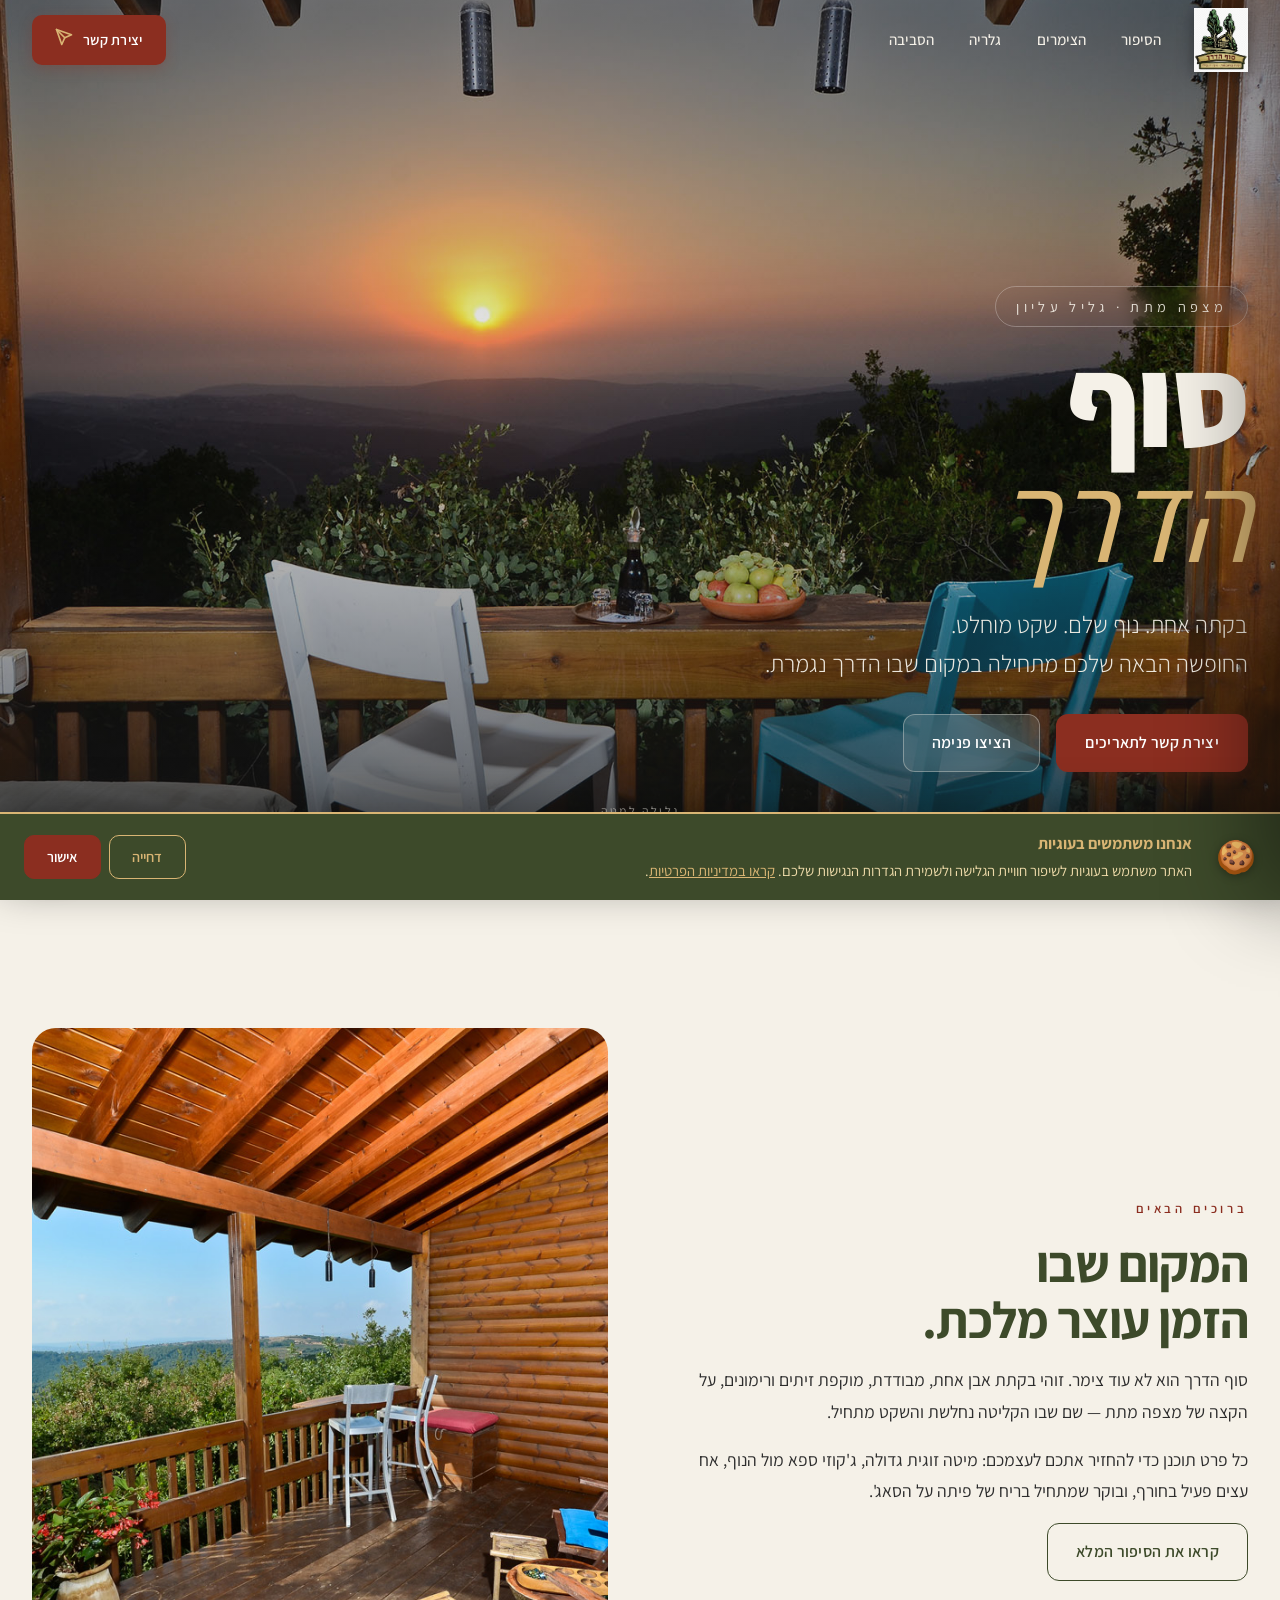
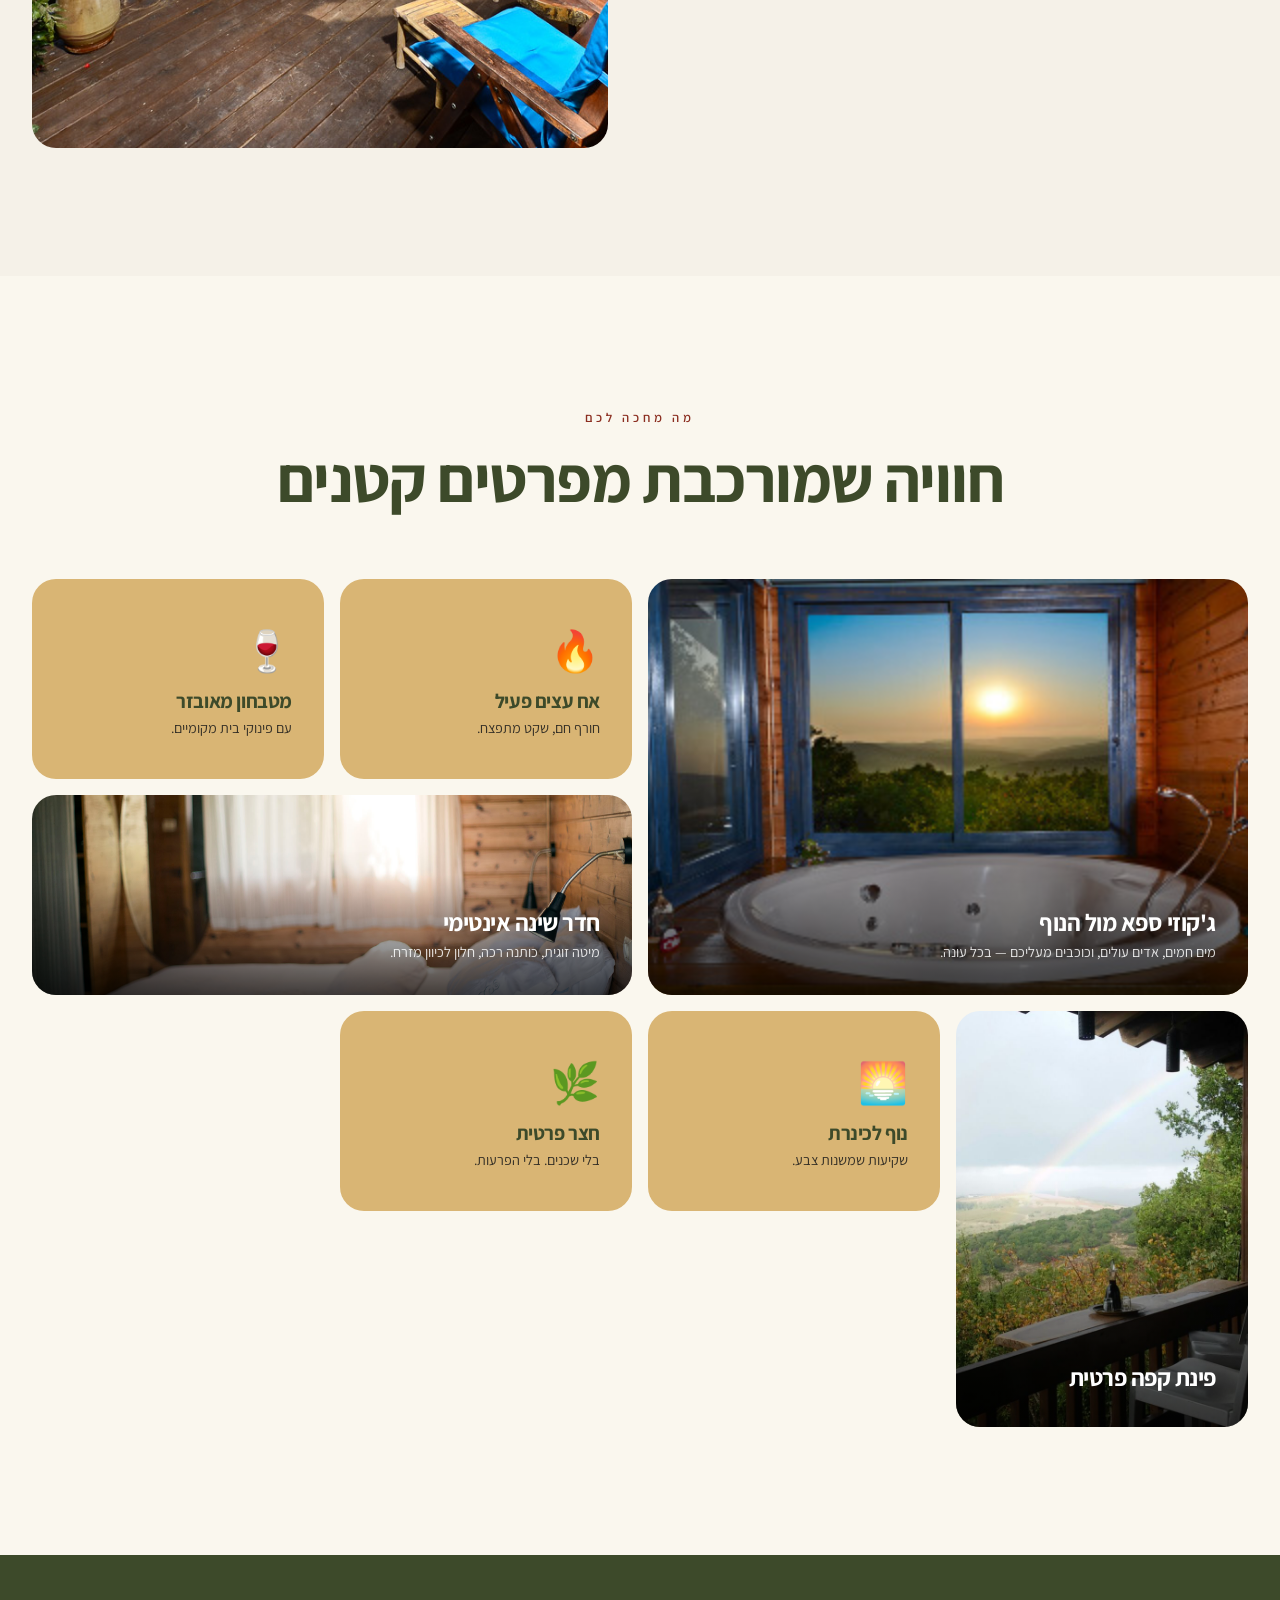
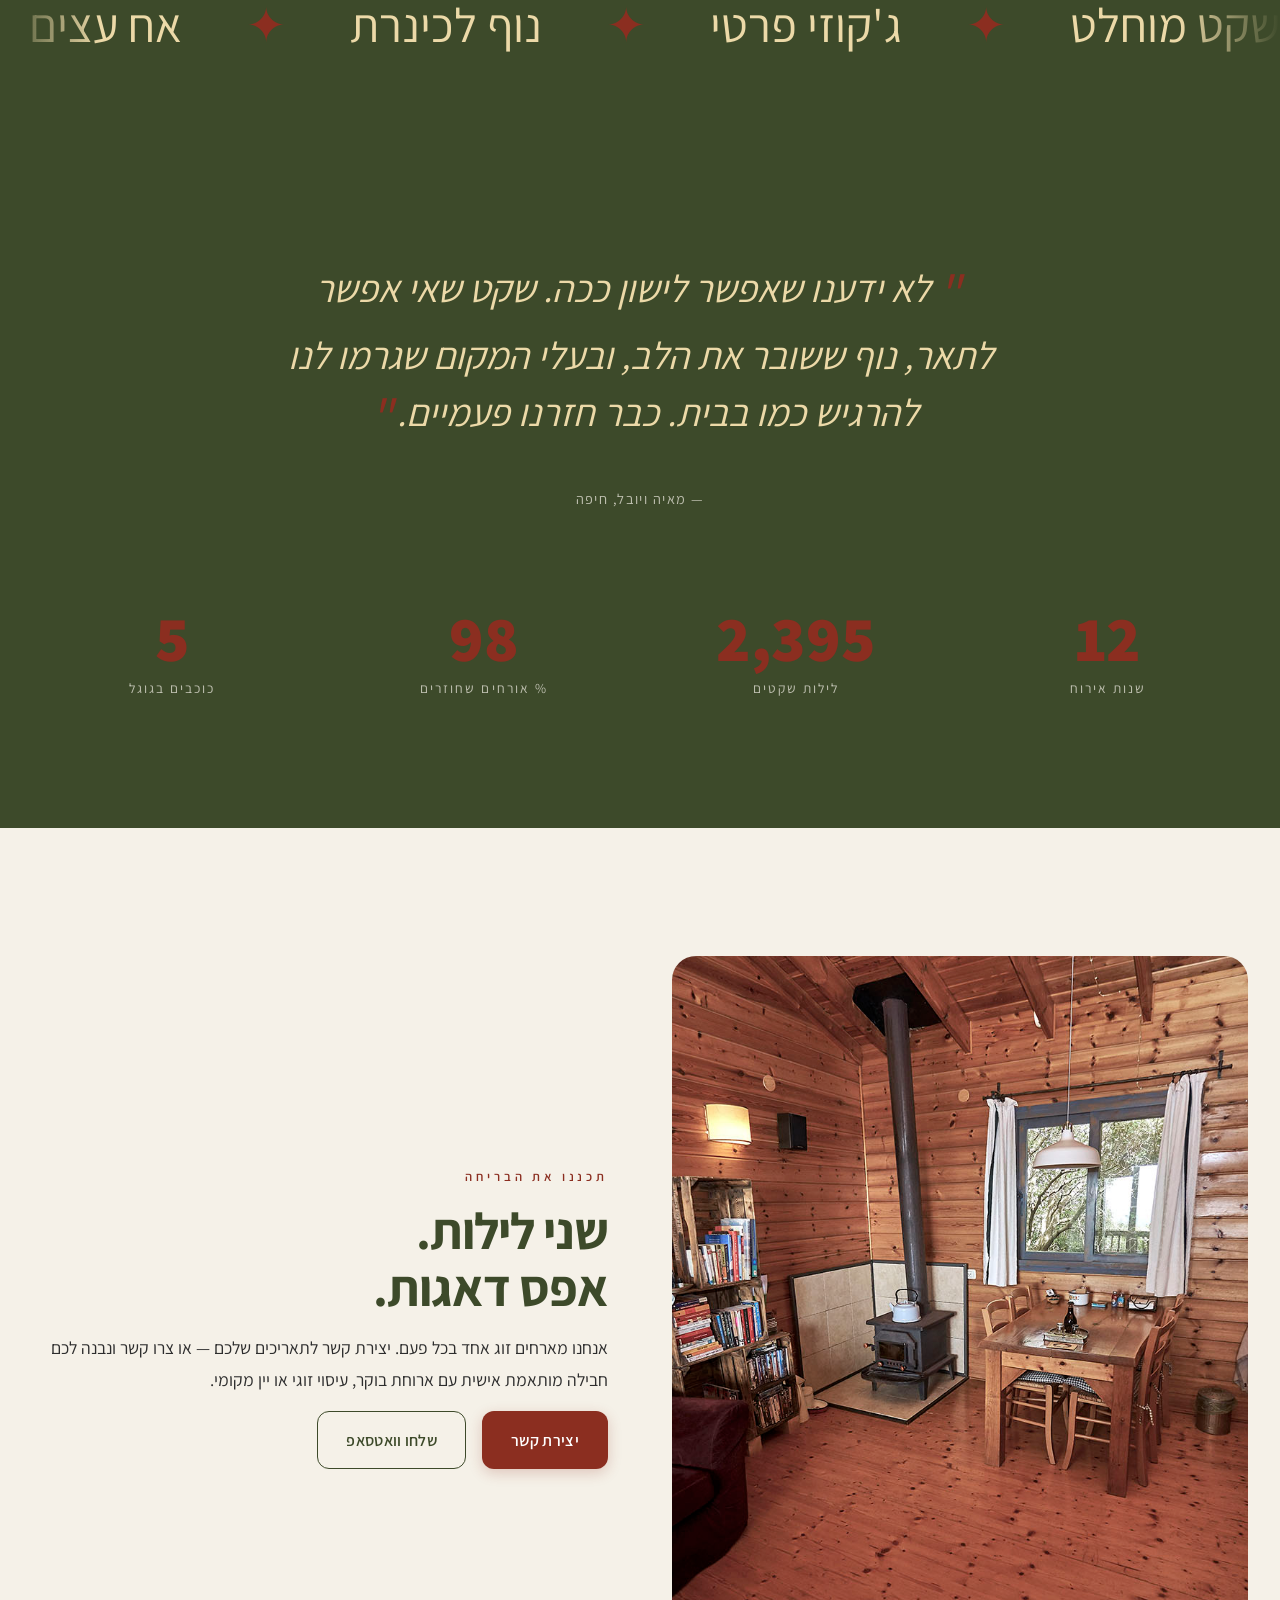
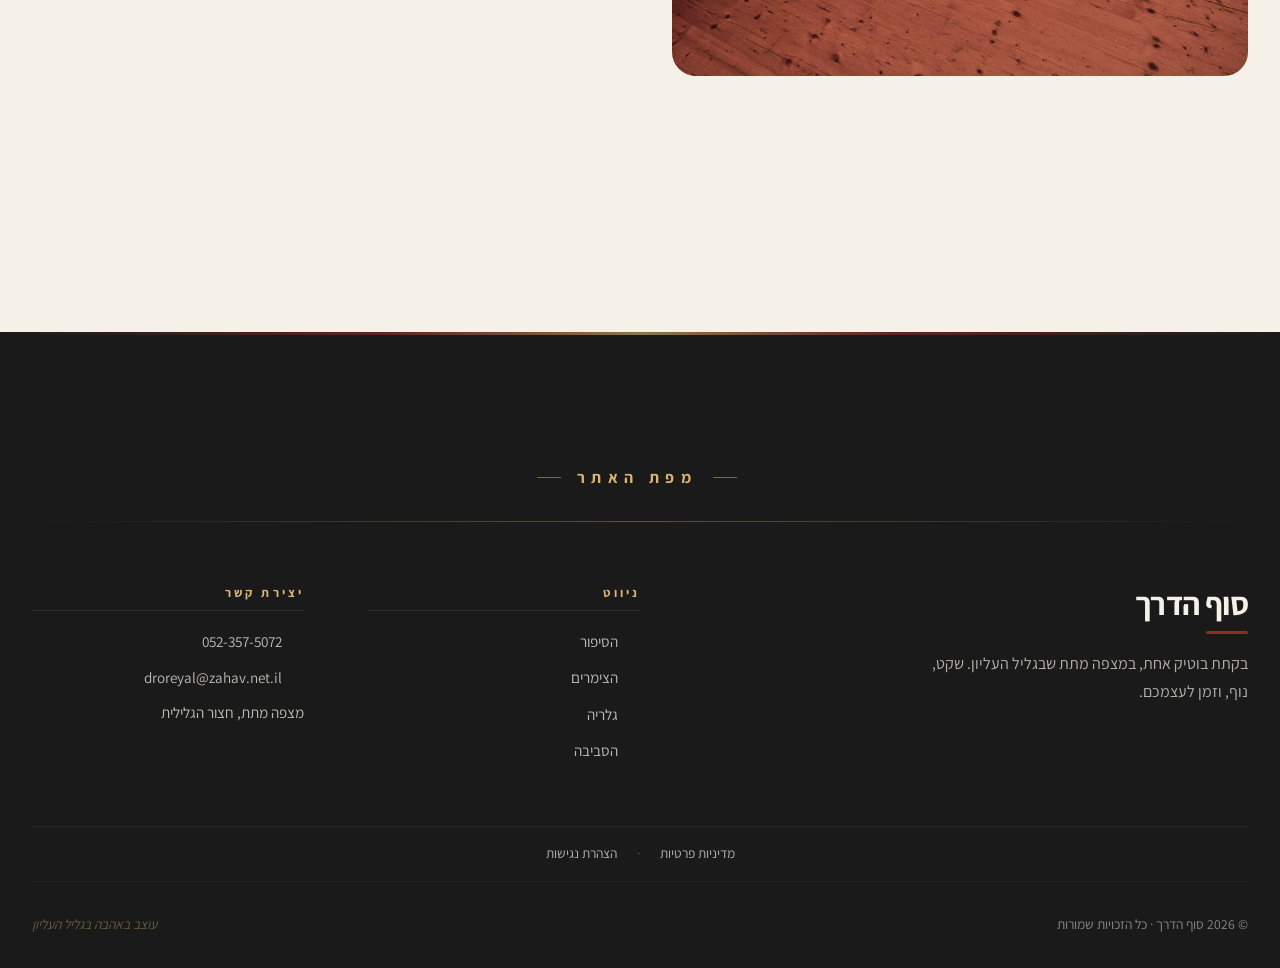
==== index.html @ 6e667128 "Initial site backup — סוף הדרך - 6 main pages: index, about, rooms, gallery, area, contact - 2 legal" ====
<!DOCTYPE html>
<html lang="he" dir="rtl">
<head>
  <meta charset="UTF-8">
  <meta name="viewport" content="width=device-width, initial-scale=1.0">
  <title>סוף הדרך · בקתת בוטיק במצפה מתת</title>
  <meta name="description" content="בקתה אחת. נוף שלם. שקט מוחלט. צימר בוטיק במצפה מתת שבגליל העליון, עם ג'קוזי ספא ונוף לכינרת.">
  <link rel="icon" type="image/png" href="images/logo.png">
  <link rel="apple-touch-icon" href="images/logo.png">
  <link rel="preconnect" href="https://fonts.googleapis.com">
  <link rel="preconnect" href="https://fonts.gstatic.com" crossorigin>
  <link href="https://fonts.googleapis.com/css2?family=Assistant:wght@200;300;400;500;600;700;800&display=swap" rel="stylesheet">
  <link rel="stylesheet" href="css/style.css">
</head>
<body>

  <!-- ===== Header ===== -->
  <header class="site-header dark-bg">
    <div class="nav-wrap">
      <a href="index.html" class="logo">
        <img src="images/logo-all.png" alt="סוף הדרך · בקתות במושב מתת" class="logo-img">
      </a>
      <button class="menu-toggle" aria-label="פתח תפריט">
        <span></span><span></span><span></span>
      </button>
      <nav>
        <ul class="nav-links">
          <li><a href="about.html">הסיפור</a></li>
          <li><a href="rooms.html">הצימרים</a></li>
          <li><a href="gallery.html">גלריה</a></li>
          <li><a href="area.html">הסביבה</a></li>
        </ul>
      </nav>
      <a href="contact.html" class="nav-cta">
        <span>יצירת קשר</span>
        <span><svg width="18" height="18" viewBox="0 0 24 24" fill="none" stroke="currentColor" stroke-width="2.2" stroke-linecap="round" stroke-linejoin="round" style="transform: scaleX(-1);"><line x1="22" y1="2" x2="11" y2="13"/><polygon points="22 2 15 22 11 13 2 9 22 2"/></svg></span>
      </a>
    </div>
  </header>

  <aside class="mobile-menu" aria-hidden="true">
    <nav class="menu-nav">
      <a href="about.html"><span class="menu-num">01</span><span>הסיפור</span></a>
      <a href="rooms.html"><span class="menu-num">02</span><span>הצימרים</span></a>
      <a href="gallery.html"><span class="menu-num">03</span><span>גלריה</span></a>
      <a href="area.html"><span class="menu-num">04</span><span>הסביבה</span></a>
    </nav>
    <a href="contact.html" class="menu-cta">
      <span>יצירת קשר</span>
      <span class="arrow"><svg width="20" height="20" viewBox="0 0 24 24" fill="none" stroke="currentColor" stroke-width="2.2" stroke-linecap="round" stroke-linejoin="round" style="transform: scaleX(-1);"><line x1="22" y1="2" x2="11" y2="13"/><polygon points="22 2 15 22 11 13 2 9 22 2"/></svg></span>
    </a>
    <div class="menu-contact">
      <div class="menu-contact-label">לתיאום והזמנות</div>
      <a href="tel:+972523575072" class="menu-contact-item">
        <span class="ic">📞</span>
        <span>052-357-5072</span>
      </a>
      <a href="https://wa.me/972523575072" class="menu-contact-item">
        <span class="ic">💬</span>
        <span>שלחו וואטסאפ</span>
      </a>
      <a href="mailto:droreyal@zahav.net.il" class="menu-contact-item">
        <span class="ic">✉️</span>
        <span>droreyal@zahav.net.il</span>
      </a>
    </div>
  </aside>
  <div class="menu-backdrop"></div>

  <!-- ===== Hero ===== -->
  <section class="hero">
    <div class="hero-bg">
      <img src="images/shkia1.jpg" alt="שקיעה מהמרפסת על הרי הגליל">
    </div>
    <div class="container hero-content">
      <span class="hero-eyebrow">מצפה מתת · גליל עליון</span>
      <h1>סוף<br><span class="accent">הדרך</span></h1>
      <p class="hero-tagline">בקתה אחת. נוף שלם. שקט מוחלט.<br>החופשה הבאה שלכם מתחילה במקום שבו הדרך נגמרת.</p>
      <div class="hero-actions">
        <a href="contact.html" class="btn btn-primary">יצירת קשר לתאריכים</a>
        <a href="rooms.html" class="btn btn-glass">הציצו פנימה</a>
      </div>
    </div>
    <div class="hero-scroll">גלילה למטה</div>
  </section>

  <!-- ===== Intro / Story Teaser ===== -->
  <section class="section">
    <div class="container">
      <div class="split">
        <div class="split-content reveal">
          <span class="section-eyebrow">ברוכים הבאים</span>
          <h2>המקום שבו<br>הזמן עוצר מלכת.</h2>
          <p>סוף הדרך הוא לא עוד צימר. זוהי בקתת אבן אחת, מבודדת, מוקפת זיתים ורימונים, על הקצה של מצפה מתת — שם שבו הקליטה נחלשת והשקט מתחיל.</p>
          <p>כל פרט תוכנן כדי להחזיר אתכם לעצמכם: מיטה זוגית גדולה, ג'קוזי ספא מול הנוף, אח עצים פעיל בחורף, ובוקר שמתחיל בריח של פיתה על הסאג'.</p>
          <a href="about.html" class="btn btn-outline">קראו את הסיפור המלא</a>
        </div>
        <div class="split-image reveal">
          <img src="images/balkon_new.jpg" alt="המרפסת עם נוף לגליל">
        </div>
      </div>
    </div>
  </section>

  <!-- ===== Bento Grid ===== -->
  <section class="section section-cream">
    <div class="container">
      <div class="section-header reveal">
        <span class="section-eyebrow">מה מחכה לכם</span>
        <h2 class="section-title">חוויה שמורכבת מפרטים קטנים</h2>
      </div>

      <div class="bento">
        <div class="bento-item large reveal">
          <img src="images/jakuzi.jpg" alt="ג'קוזי מול שקיעה">
          <div class="overlay">
            <h3>ג'קוזי ספא מול הנוף</h3>
            <p>מים חמים, אדים עולים, וכוכבים מעליכם — בכל עונה.</p>
          </div>
        </div>

        <div class="bento-item bento-feature reveal">
          <div class="icon">🔥</div>
          <h3>אח עצים פעיל</h3>
          <p>חורף חם, שקט מתפצח.</p>
        </div>

        <div class="bento-item bento-feature reveal">
          <div class="icon">🍷</div>
          <h3>מטבחון מאובזר</h3>
          <p>עם פינוקי בית מקומיים.</p>
        </div>

        <div class="bento-item wide reveal">
          <img src="images/bed.jpg" alt="חדר השינה">

          <div class="overlay">
            <h3>חדר שינה אינטימי</h3>
            <p>מיטה זוגית, כותנה רכה, חלון לכיוון מזרח.</p>
          </div>
        </div>

        <div class="bento-item tall reveal">
          <img src="images/balkon_chair.jpg" alt="פינת ישיבה במרפסת עם נוף">
          <div class="overlay">
            <h3>פינת קפה פרטית</h3>
          </div>
        </div>

        <div class="bento-item bento-feature reveal">
          <div class="icon">🌅</div>
          <h3>נוף לכינרת</h3>
          <p>שקיעות שמשנות צבע.</p>
        </div>

        <div class="bento-item bento-feature reveal">
          <div class="icon">🌿</div>
          <h3>חצר פרטית</h3>
          <p>בלי שכנים. בלי הפרעות.</p>
        </div>
      </div>
    </div>
  </section>

  <!-- ===== Marquee ===== -->
  <div class="marquee" aria-hidden="true">
    <div class="marquee-track">
      <span class="marquee-item">שקט מוחלט</span>
      <span class="marquee-item">ג'קוזי פרטי</span>
      <span class="marquee-item">נוף לכינרת</span>
      <span class="marquee-item">אח עצים</span>
      <span class="marquee-item">בקתת אבן</span>
      <span class="marquee-item">שקט מוחלט</span>
      <span class="marquee-item">ג'קוזי פרטי</span>
      <span class="marquee-item">נוף לכינרת</span>
      <span class="marquee-item">אח עצים</span>
      <span class="marquee-item">בקתת אבן</span>
    </div>
  </div>

  <!-- ===== Testimonial ===== -->
  <section class="section section-dark">
    <div class="container">
      <div class="testimonial reveal">
        <p class="testimonial-quote">לא ידענו שאפשר לישון ככה. שקט שאי אפשר לתאר, נוף ששובר את הלב, ובעלי המקום שגרמו לנו להרגיש כמו בבית. כבר חזרנו פעמיים.</p>
        <p class="testimonial-author">— מאיה ויובל, חיפה</p>
      </div>
      <div class="stats mt-lg">
        <div class="reveal">
          <div class="stat-num" data-count="12">0</div>
          <div class="stat-label">שנות אירוח</div>
        </div>
        <div class="reveal">
          <div class="stat-num" data-count="2400">0</div>
          <div class="stat-label">לילות שקטים</div>
        </div>
        <div class="reveal">
          <div class="stat-num" data-count="98">0</div>
          <div class="stat-label">% אורחים שחוזרים</div>
        </div>
        <div class="reveal">
          <div class="stat-num" data-count="5">0</div>
          <div class="stat-label">כוכבים בגוגל</div>
        </div>
      </div>
    </div>
  </section>

  <!-- ===== CTA ===== -->
  <section class="section">
    <div class="container">
      <div class="split">
        <div class="split-image reveal">
          <img src="images/inside.jpg" alt="פנים הבקתה עם תנור עצים">
        </div>
        <div class="split-content reveal">
          <span class="section-eyebrow">תכננו את הבריחה</span>
          <h2>שני לילות.<br>אפס דאגות.</h2>
          <p>אנחנו מארחים זוג אחד בכל פעם. יצירת קשר לתאריכים שלכם — או צרו קשר ונבנה לכם חבילה מותאמת אישית עם ארוחת בוקר, עיסוי זוגי או יין מקומי.</p>
          <div class="hero-actions">
            <a href="contact.html" class="btn btn-primary">יצירת קשר</a>
            <a href="https://wa.me/972523575072" class="btn btn-outline">שלחו וואטסאפ</a>
          </div>
        </div>
      </div>
    </div>
  </section>

  <!-- ===== Footer ===== -->
  <footer class="site-footer">
    <div class="container">
      <div class="footer-top">
        <span class="footer-label">מפת האתר</span>
      </div>
      <div class="footer-grid">
        <div class="footer-brand">
          <h2>סוף הדרך</h2>
          <p>בקתת בוטיק אחת, במצפה מתת שבגליל העליון. שקט, נוף, וזמן לעצמכם.</p>
        </div>
        <div class="footer-col">
          <h4>ניווט</h4>
          <ul>
            <li><a href="about.html">הסיפור</a></li>
            <li><a href="rooms.html">הצימרים</a></li>
            <li><a href="gallery.html">גלריה</a></li>
            <li><a href="area.html">הסביבה</a></li>
          </ul>
        </div>
        <div class="footer-col">
          <h4>יצירת קשר</h4>
          <ul>
            <li><a href="tel:+972523575072">052-357-5072</a></li>
            <li><a href="mailto:droreyal@zahav.net.il">droreyal@zahav.net.il</a></li>
            <li>מצפה מתת, חצור הגלילית</li>
          </ul>
        </div>
      </div>
      <div class="footer-policy">
        <a href="privacy.html">מדיניות פרטיות</a>
        <span class="sep">·</span>
        <a href="accessibility.html">הצהרת נגישות</a>
      </div>
      <div class="footer-bottom">
        <span>© 2026 סוף הדרך · כל הזכויות שמורות</span>
        <span>עוצב באהבה בגליל העליון</span>
      </div>
    </div>
  </footer>

  <!-- Accessibility widget -->
  <button class="a11y-toggle" id="a11y-toggle" aria-label="הגדרות נגישות">
    <svg viewBox="0 0 24 24" fill="currentColor"><path d="M12 2a2 2 0 1 1 0 4 2 2 0 0 1 0-4zM21 9h-6v13h-2v-6h-2v6H9V9H3V7h18v2z"/></svg>
  </button>
  <aside class="a11y-panel" id="a11y-panel" role="dialog" aria-label="הגדרות נגישות">
    <div class="a11y-header">
      <h3>הגדרות נגישות</h3>
      <button class="a11y-close" id="a11y-close" aria-label="סגור">✕</button>
    </div>
    <div class="a11y-body">
      <div class="a11y-grid">
        <button class="a11y-btn" data-class="a11y-large-text"><svg viewBox="0 0 24 24" fill="none" stroke="currentColor" stroke-width="2" stroke-linecap="round" stroke-linejoin="round"><path d="M4 7V4h16v3M9 20h6M12 4v16"/></svg><span>טקסט גדול</span></button>
        <button class="a11y-btn" data-class="a11y-high-contrast"><svg viewBox="0 0 24 24" fill="currentColor"><path d="M12 22c5.5 0 10-4.5 10-10S17.5 2 12 2 2 6.5 2 12s4.5 10 10 10zm0-18v16c-4.4 0-8-3.6-8-8s3.6-8 8-8z"/></svg><span>ניגודיות</span></button>
        <button class="a11y-btn" data-class="a11y-no-motion"><svg viewBox="0 0 24 24" fill="none" stroke="currentColor" stroke-width="2" stroke-linecap="round" stroke-linejoin="round"><circle cx="12" cy="12" r="10"/><line x1="4.93" y1="4.93" x2="19.07" y2="19.07"/></svg><span>ביטול הנפשות</span></button>
        <button class="a11y-btn" data-class="a11y-highlight-links"><svg viewBox="0 0 24 24" fill="none" stroke="currentColor" stroke-width="2" stroke-linecap="round" stroke-linejoin="round"><path d="M10 13a5 5 0 0 0 7.54.54l3-3a5 5 0 0 0-7.07-7.07L11.76 5.17"/><path d="M14 11a5 5 0 0 0-7.54-.54l-3 3a5 5 0 0 0 7.07 7.07l1.71-1.71"/></svg><span>הדגשת קישורים</span></button>
        <button class="a11y-btn" data-class="a11y-readable"><svg viewBox="0 0 24 24" fill="none" stroke="currentColor" stroke-width="2" stroke-linecap="round" stroke-linejoin="round"><path d="M3 6h18M3 12h18M3 18h12"/></svg><span>גופן קריא</span></button>
        <button class="a11y-btn" data-class="a11y-grayscale"><svg viewBox="0 0 24 24" fill="currentColor"><circle cx="12" cy="12" r="10"/></svg><span>גווני אפור</span></button>
      </div>
      <button class="a11y-reset" id="a11y-reset">↺ איפוס הגדרות</button>
      <div class="a11y-links">
        <a href="accessibility.html">📋 הצהרת נגישות</a>
        <a href="privacy.html">🔒 מדיניות פרטיות</a>
      </div>
    </div>
  </aside>

  <!-- Cookie banner -->
  <div class="cookie-banner" id="cookie-banner">
    <div class="cb-icon">🍪</div>
    <div class="cb-text">
      <strong>אנחנו משתמשים בעוגיות</strong>
      האתר משתמש בעוגיות לשיפור חוויית הגלישה ולשמירת הגדרות הנגישות שלכם. <a href="privacy.html">קראו במדיניות הפרטיות</a>.
    </div>
    <div class="cb-actions">
      <button class="cb-decline">דחייה</button>
      <button class="primary cb-accept">אישור</button>
    </div>
  </div>

  <script src="js/main.js"></script>
</body>
</html>
---- css/style.css ----
/* ============================================
   סוף הדרך - Design System
   Earth & Ember Palette
   ============================================ */

:root {
  /* Colors — Sourced from logo-all.png */
  --olive-deep: #3D4A2A;       /* Tree trunks & lower banner */
  --olive-darker: #2A3320;     /* Darker green tones */
  --leaf-green: #7A9B5A;       /* Bright tree leaves */
  --leaf-shadow: #4D6638;      /* Tree leaf shadows */
  --cream-warm: #D9B574;       /* The golden ribbon */
  --cream-light: #ECD9A8;      /* Lighter golden cream */
  --ember: #8B2E20;            /* Maroon — "סוף הדרך" text */
  --ember-dark: #5C1E15;       /* Deep maroon hover */
  --wood: #8B6F47;             /* Cabin log brown */
  --off-white: #F5F1E8;
  --off-white-pure: #FAF7EE;
  --charcoal: #1A1A1A;
  --charcoal-soft: #2D2D2D;
  --muted: #8B8378;

  /* Typography */
  --font-display: 'Assistant', sans-serif;
  --font-body: 'Assistant', sans-serif;

  /* Spacing */
  --space-xs: 0.5rem;
  --space-sm: 1rem;
  --space-md: 2rem;
  --space-lg: 4rem;
  --space-xl: 8rem;

  /* Layout */
  --max-width: 1400px;
  --header-height: 80px;

  /* Effects */
  --shadow-soft: 0 10px 40px rgba(26, 26, 26, 0.08);
  --shadow-strong: 0 20px 60px rgba(26, 26, 26, 0.15);
  --transition: cubic-bezier(0.22, 1, 0.36, 1);
}

/* ============================================
   Reset & Base
   ============================================ */

*, *::before, *::after {
  margin: 0;
  padding: 0;
  box-sizing: border-box;
}

html {
  scroll-behavior: smooth;
  font-size: 16px;
}

body {
  font-family: var(--font-body);
  background: var(--off-white);
  color: var(--charcoal);
  line-height: 1.6;
  direction: rtl;
  overflow-x: hidden;
  -webkit-font-smoothing: antialiased;
  -moz-osx-font-smoothing: grayscale;
}

img {
  max-width: 100%;
  display: block;
}

a {
  color: inherit;
  text-decoration: none;
  transition: color 0.3s var(--transition);
}

button {
  font-family: inherit;
  cursor: pointer;
  border: none;
  background: none;
}

h1, h2, h3, h4 {
  font-family: var(--font-display);
  font-weight: 700;
  line-height: 1.1;
  letter-spacing: -0.02em;
}

/* ============================================
   Layout Helpers
   ============================================ */

.container {
  max-width: var(--max-width);
  margin: 0 auto;
  padding: 0 var(--space-md);
}

.section {
  padding: var(--space-xl) 0;
}

@media (max-width: 768px) {
  .section {
    padding: var(--space-lg) 0;
  }
  .container {
    padding: 0 var(--space-sm);
  }
}

/* ============================================
   Header / Navigation
   ============================================ */

.site-header {
  position: fixed;
  top: 0;
  left: 0;
  right: 0;
  z-index: 100;
  height: var(--header-height);
  display: flex;
  align-items: center;
  background: rgba(245, 241, 232, 0);
  backdrop-filter: blur(0);
  transition: all 0.4s var(--transition);
}

.site-header.scrolled {
  background: rgba(245, 241, 232, 0.85);
  backdrop-filter: blur(20px);
  -webkit-backdrop-filter: blur(20px);
  box-shadow: 0 1px 0 rgba(0,0,0,0.05);
}

.site-header.dark-bg {
  color: var(--off-white);
}

.site-header.scrolled.dark-bg {
  color: var(--charcoal);
}

.nav-wrap {
  width: 100%;
  max-width: var(--max-width);
  margin: 0 auto;
  padding: 0 var(--space-md);
  display: flex;
  align-items: center;
  gap: var(--space-md);
}

.logo {
  display: flex;
  align-items: center;
  height: 100%;
  transition: transform 0.3s var(--transition);
}

.logo:hover {
  transform: scale(1.04);
}

.logo-img {
  height: 64px;
  width: auto;
  display: block;
  filter: drop-shadow(0 2px 6px rgba(0,0,0,0.15));
}

.site-header.dark-bg:not(.scrolled) .logo-img {
  filter: drop-shadow(0 2px 8px rgba(0,0,0,0.4));
}

/* Desktop horizontal nav */
.nav-links {
  display: flex;
  gap: var(--space-md);
  list-style: none;
  align-items: center;
}

.nav-links a {
  font-size: 0.95rem;
  font-weight: 500;
  position: relative;
  padding: 0.4rem 0.1rem;
  transition: color 0.3s var(--transition);
}

.nav-links a::after {
  content: '';
  position: absolute;
  bottom: 0;
  right: 0;
  width: 0;
  height: 2px;
  background: var(--ember);
  border-radius: 2px;
  transition: width 0.3s var(--transition);
}

.nav-links a:hover {
  color: var(--ember);
}

.site-header.dark-bg:not(.scrolled) .nav-links a:hover {
  color: var(--cream-warm);
}

.site-header.dark-bg:not(.scrolled) .nav-links a::after {
  background: var(--cream-warm);
}

.nav-links a:hover::after,
.nav-links a.active::after {
  width: 100%;
}

.nav-links a.active {
  color: var(--ember);
}

.site-header.dark-bg:not(.scrolled) .nav-links a.active {
  color: var(--cream-warm);
}

.nav-cta {
  display: inline-flex;
  align-items: center;
  gap: 0.6rem;
  padding: 0.75rem 1.4rem;
  background: var(--ember);
  color: #fff;
  border-radius: 10px;
  font-size: 0.9rem;
  font-weight: 600;
  letter-spacing: 0.02em;
  transition: all 0.3s var(--transition);
  margin-inline-start: auto;
  box-shadow: 0 4px 14px rgba(139, 46, 32, 0.28);
  border: 1px solid rgba(217, 181, 116, 0.0);
  position: relative;
  overflow: hidden;
}

.nav-cta::before {
  content: '';
  position: absolute;
  inset: 0;
  background: linear-gradient(135deg, var(--ember-dark), var(--ember));
  opacity: 0;
  transition: opacity 0.3s var(--transition);
  z-index: 0;
}

.nav-cta > span {
  position: relative;
  z-index: 1;
}

.nav-cta:hover {
  transform: translateY(-2px);
  box-shadow: 0 10px 28px rgba(139, 46, 32, 0.42);
  border-color: rgba(217, 181, 116, 0.5);
}

.nav-cta:hover::before {
  opacity: 1;
}

.nav-cta span:last-child {
  transition: transform 0.3s var(--transition);
  color: var(--cream-warm);
  font-weight: 700;
}

.nav-cta:hover span:last-child {
  transform: translateX(-4px);
}

.menu-toggle {
  display: none;
  flex-direction: column;
  justify-content: center;
  gap: 6px;
  padding: 6px;
  width: 36px;
  height: 36px;
  cursor: pointer;
  background: transparent;
  border: none;
  transition: all 0.3s var(--transition);
}

.menu-toggle:hover span {
  background: var(--ember);
}

.site-header.dark-bg:not(.scrolled) .menu-toggle:hover span {
  background: var(--cream-warm);
}

.menu-toggle span {
  width: 24px;
  height: 2px;
  background: currentColor;
  transition: all 0.35s var(--transition);
  display: block;
  border-radius: 2px;
  transform-origin: center;
}

/* When menu is open — hamburger animates into an X */
.menu-toggle.open span:nth-child(1) {
  transform: translateY(8px) rotate(45deg);
}
.menu-toggle.open span:nth-child(2) {
  opacity: 0;
  transform: scaleX(0);
}
.menu-toggle.open span:nth-child(3) {
  transform: translateY(-8px) rotate(-45deg);
}

/* Tablet + Mobile: hide desktop nav + CTA, show hamburger next to logo */
@media (max-width: 1024px) {
  .nav-wrap > nav,
  .nav-links { display: none; }
  .nav-cta { display: none; }
  .menu-toggle { display: flex; }
}

/* Remove the floating WhatsApp button across the site */
.float-whatsapp { display: none !important; }

/* ============================================
   Accessibility Widget
   ============================================ */
.a11y-toggle {
  position: fixed;
  bottom: 1.5rem;
  left: 1.5rem;
  width: 56px;
  height: 56px;
  border-radius: 50%;
  background: var(--olive-deep);
  color: #fff;
  display: flex;
  align-items: center;
  justify-content: center;
  cursor: pointer;
  z-index: 90;
  box-shadow: 0 8px 24px rgba(0,0,0,0.22);
  border: 2px solid var(--cream-warm);
  transition: all 0.3s var(--transition);
}
.a11y-toggle:hover { transform: scale(1.08); background: var(--ember); }
.a11y-toggle svg { width: 28px; height: 28px; }

.a11y-panel {
  position: fixed;
  bottom: 6rem;
  left: 1.5rem;
  width: 340px;
  max-width: calc(100vw - 3rem);
  max-height: 80vh;
  background: white;
  border-radius: 16px;
  box-shadow: 0 20px 60px rgba(0,0,0,0.22);
  overflow-y: auto;
  z-index: 91;
  transform: scale(0.92) translateY(20px);
  opacity: 0;
  pointer-events: none;
  transition: all 0.3s var(--transition);
  transform-origin: bottom left;
}
.a11y-panel.open { transform: scale(1) translateY(0); opacity: 1; pointer-events: auto; }

.a11y-header {
  padding: 1.1rem 1.4rem;
  background: var(--olive-deep);
  color: #fff;
  display: flex;
  justify-content: space-between;
  align-items: center;
}
.a11y-header h3 { font-size: 1.1rem; color: #fff; margin: 0; font-family: var(--font-body); }
.a11y-close {
  background: rgba(255,255,255,0.12);
  border: none;
  color: #fff;
  width: 32px;
  height: 32px;
  border-radius: 8px;
  cursor: pointer;
  font-size: 1.1rem;
  display: flex;
  align-items: center;
  justify-content: center;
  transition: background 0.2s var(--transition);
}
.a11y-close:hover { background: var(--ember); }

.a11y-body { padding: 1.1rem; }

.a11y-grid {
  display: grid;
  grid-template-columns: 1fr 1fr;
  gap: 0.5rem;
  margin-bottom: 1rem;
}

.a11y-btn {
  padding: 0.9rem 0.5rem;
  background: var(--off-white-pure);
  border: 2px solid transparent;
  border-radius: 12px;
  font-family: inherit;
  font-size: 0.82rem;
  font-weight: 600;
  color: var(--charcoal);
  cursor: pointer;
  transition: all 0.2s var(--transition);
  display: flex;
  flex-direction: column;
  align-items: center;
  gap: 0.5rem;
  text-align: center;
}
.a11y-btn:hover { border-color: var(--ember); color: var(--ember); }
.a11y-btn.active {
  background: var(--ember);
  color: #fff;
  border-color: var(--ember);
}
.a11y-btn svg { width: 22px; height: 22px; }

.a11y-reset {
  width: 100%;
  padding: 0.85rem;
  background: var(--cream-warm);
  border: none;
  border-radius: 10px;
  font-family: inherit;
  font-weight: 700;
  color: var(--olive-deep);
  cursor: pointer;
  transition: all 0.2s var(--transition);
  font-size: 0.9rem;
}
.a11y-reset:hover { background: var(--ember); color: #fff; }

.a11y-links {
  margin-top: 1rem;
  display: flex;
  flex-direction: column;
  gap: 0.3rem;
  font-size: 0.88rem;
  border-top: 1px solid rgba(0,0,0,0.08);
  padding-top: 1rem;
}
.a11y-links a {
  color: var(--olive-deep);
  font-weight: 500;
  display: flex;
  align-items: center;
  gap: 0.55rem;
  padding: 0.5rem 0.6rem;
  border-radius: 8px;
  transition: all 0.2s var(--transition);
}
.a11y-links a:hover { background: var(--off-white); color: var(--ember); }

/* Body modifier classes — actually apply the accessibility settings */
body.a11y-large-text { font-size: 18px; }
body.a11y-large-text .nav-links a,
body.a11y-large-text .menu-nav a,
body.a11y-large-text .footer-col li { font-size: 1.1rem; }

body.a11y-high-contrast { filter: contrast(1.4); }

body.a11y-no-motion *,
body.a11y-no-motion *::before,
body.a11y-no-motion *::after {
  animation-duration: 0.001s !important;
  animation-iteration-count: 1 !important;
  transition-duration: 0.001s !important;
}

body.a11y-highlight-links a:not(.logo):not(.menu-toggle):not(.a11y-toggle) {
  background: #FFF59D !important;
  color: #000 !important;
  text-decoration: underline !important;
  text-decoration-thickness: 2px !important;
  padding: 2px 4px;
  border-radius: 3px;
}

body.a11y-readable {
  font-family: 'Arial', 'Heebo', sans-serif !important;
  letter-spacing: 0.04em;
}
body.a11y-readable * {
  font-family: 'Arial', 'Heebo', sans-serif !important;
  letter-spacing: 0.04em;
}

body.a11y-grayscale { filter: grayscale(100%); }
body.a11y-grayscale.a11y-high-contrast { filter: grayscale(100%) contrast(1.4); }

/* ============================================
   Cookie Banner
   ============================================ */
.cookie-banner {
  position: fixed;
  bottom: 0;
  right: 0;
  left: 0;
  background: var(--olive-deep);
  color: var(--cream-light);
  padding: 1.1rem 1.5rem;
  z-index: 95;
  display: flex;
  align-items: center;
  justify-content: space-between;
  gap: 1.5rem;
  box-shadow: 0 -10px 40px rgba(0,0,0,0.35);
  transform: translateY(110%);
  transition: transform 0.6s var(--transition);
  border-top: 2px solid var(--cream-warm);
}
.cookie-banner.show { transform: translateY(0); }

.cookie-banner .cb-icon {
  font-size: 2rem;
  flex-shrink: 0;
  filter: drop-shadow(0 2px 4px rgba(0,0,0,0.3));
}

.cookie-banner .cb-text { flex: 1; font-size: 0.92rem; line-height: 1.6; }
.cookie-banner .cb-text strong { color: var(--cream-warm); display: block; margin-bottom: 0.1rem; font-size: 1rem; }
.cookie-banner .cb-text a { color: var(--cream-warm); text-decoration: underline; }

.cookie-banner .cb-actions { display: flex; gap: 0.5rem; flex-shrink: 0; }

.cookie-banner button {
  padding: 0.7rem 1.4rem;
  border-radius: 10px;
  border: 1px solid var(--cream-warm);
  background: transparent;
  color: var(--cream-warm);
  font-weight: 600;
  cursor: pointer;
  transition: all 0.25s var(--transition);
  font-family: inherit;
  font-size: 0.9rem;
}
.cookie-banner button.primary {
  background: var(--ember);
  color: #fff;
  border-color: var(--ember);
}
.cookie-banner button:hover { background: var(--cream-warm); color: var(--olive-deep); }
.cookie-banner button.primary:hover { background: var(--ember-dark); color: #fff; border-color: var(--ember-dark); }

@media (max-width: 768px) {
  .cookie-banner { flex-direction: column; text-align: center; gap: 1rem; padding: 1.25rem; }
  .cookie-banner .cb-actions { width: 100%; justify-content: center; }
  .a11y-toggle { width: 50px; height: 50px; }
  .a11y-toggle svg { width: 24px; height: 24px; }
}

/* Footer policy row */
.footer-policy {
  display: flex;
  justify-content: center;
  gap: 1.25rem;
  font-size: 0.85rem;
  padding: 1rem 0;
  border-top: 1px solid rgba(255,255,255,0.06);
  flex-wrap: wrap;
}
.footer-policy a { opacity: 0.7; transition: all 0.2s var(--transition); }
.footer-policy a:hover { opacity: 1; color: var(--cream-warm); }
.footer-policy .sep { opacity: 0.3; }

/* ============================================
   Static content pages (privacy / accessibility)
   ============================================ */
.legal-page {
  padding-top: calc(var(--header-height) + var(--space-lg));
  padding-bottom: var(--space-xl);
}
.legal-page .container { max-width: 800px; }
.legal-page h1 {
  font-size: clamp(2.2rem, 5vw, 3.5rem);
  margin-bottom: var(--space-md);
  color: var(--olive-deep);
}
.legal-page h2 {
  font-size: 1.5rem;
  margin: var(--space-md) 0 0.75rem;
  color: var(--olive-deep);
}
.legal-page p, .legal-page li {
  line-height: 1.8;
  color: var(--charcoal-soft);
  margin-bottom: 0.75rem;
}
.legal-page ul { padding-right: 1.5rem; margin-bottom: 1rem; }
.legal-page .updated {
  font-size: 0.85rem;
  color: var(--muted);
  margin-bottom: var(--space-md);
  letter-spacing: 0.1em;
}

/* ===== Side Drawer Menu ===== */
.menu-backdrop {
  position: fixed;
  inset: 0;
  background: rgba(20, 26, 16, 0.6);
  backdrop-filter: blur(4px);
  -webkit-backdrop-filter: blur(4px);
  z-index: 98;
  opacity: 0;
  pointer-events: none;
  transition: opacity 0.4s var(--transition);
}

.menu-backdrop.open {
  opacity: 1;
  pointer-events: auto;
}

.mobile-menu {
  position: fixed;
  top: 0;
  right: 0;
  width: 420px;
  max-width: 92vw;
  height: 100vh;
  background: var(--olive-deep);
  color: var(--off-white);
  z-index: 99;
  transform: translateX(100%);
  transition: transform 0.5s var(--transition);
  display: flex;
  flex-direction: column;
  padding: 5.5rem 3rem 3rem;
  box-shadow: -30px 0 80px rgba(0,0,0,0.4);
  overflow-y: auto;
}

.mobile-menu.open {
  transform: translateX(0);
}

.menu-close {
  position: absolute;
  top: 1.5rem;
  left: 1.5rem;
  width: 44px;
  height: 44px;
  border-radius: 10px;
  background: rgba(255,255,255,0.08);
  color: var(--cream-light);
  font-size: 1.5rem;
  line-height: 1;
  display: flex;
  align-items: center;
  justify-content: center;
  cursor: pointer;
  border: 1px solid rgba(255,255,255,0.12);
  transition: all 0.3s var(--transition);
}

.menu-close:hover {
  background: var(--ember);
  border-color: var(--ember);
  color: #fff;
}

.menu-nav {
  display: flex;
  flex-direction: column;
  gap: 0.4rem;
  list-style: none;
}

.menu-nav a {
  display: flex;
  align-items: baseline;
  gap: 1rem;
  padding: 0.85rem 0;
  font-size: 2rem;
  font-weight: 600;
  letter-spacing: -0.01em;
  border-bottom: 1px solid rgba(245, 241, 232, 0.08);
  transition: all 0.3s var(--transition);
}

.menu-nav a:hover {
  color: var(--cream-warm);
  padding-right: 0.5rem;
}

.menu-nav a.active {
  color: var(--cream-warm);
}

.menu-num {
  font-size: 0.75rem;
  letter-spacing: 0.15em;
  color: var(--cream-warm);
  font-weight: 500;
  min-width: 24px;
  opacity: 0.7;
}

.menu-cta {
  display: flex;
  align-items: center;
  justify-content: space-between;
  gap: 0.5rem;
  margin: 1.75rem 0 0;
  padding: 1.1rem 1.4rem;
  background: var(--ember);
  color: #fff;
  border-radius: 10px;
  font-weight: 700;
  font-size: 1.05rem;
  letter-spacing: 0.02em;
  transition: all 0.3s var(--transition);
  box-shadow: 0 8px 22px rgba(139, 46, 32, 0.4);
  border: 1px solid rgba(217, 181, 116, 0.2);
}

/* The drawer-CTA exists only inside the .mobile-menu, so it inherits hiding
   when the drawer is closed. No extra rule needed for desktop. */

.menu-cta:hover {
  background: var(--ember-dark);
  transform: translateY(-2px);
  border-color: var(--cream-warm);
  box-shadow: 0 12px 30px rgba(139, 46, 32, 0.55);
}

.menu-cta .arrow {
  color: var(--cream-warm);
  font-weight: 800;
  transition: transform 0.3s var(--transition);
}

.menu-cta:hover .arrow {
  transform: translateX(-4px);
}

.menu-contact {
  margin-top: auto;
  padding-top: 1.75rem;
  border-top: 1px solid rgba(245, 241, 232, 0.12);
  display: flex;
  flex-direction: column;
  gap: 0.6rem;
}

.menu-contact-label {
  font-size: 0.7rem;
  letter-spacing: 0.25em;
  text-transform: uppercase;
  color: var(--cream-warm);
  margin-bottom: 0.5rem;
}

.menu-contact-item {
  display: flex;
  align-items: center;
  gap: 0.85rem;
  padding: 0.85rem 1rem;
  background: rgba(255,255,255,0.05);
  border: 1px solid rgba(255,255,255,0.08);
  border-radius: 10px;
  font-size: 0.95rem;
  font-weight: 500;
  transition: all 0.3s var(--transition);
}

.menu-contact-item:hover {
  background: var(--ember);
  border-color: var(--ember);
  color: #fff;
  transform: translateX(-4px);
}

.menu-contact-item .ic {
  width: 32px;
  height: 32px;
  border-radius: 8px;
  background: rgba(217, 181, 116, 0.15);
  display: flex;
  align-items: center;
  justify-content: center;
  font-size: 1rem;
  flex-shrink: 0;
  transition: background 0.3s var(--transition);
}

.menu-contact-item:hover .ic {
  background: rgba(255,255,255,0.2);
}

@media (max-width: 500px) {
  .mobile-menu { padding: 5rem 2rem 2rem; }
  .menu-nav a { font-size: 1.6rem; }
}

/* ============================================
   Buttons
   ============================================ */

.btn {
  display: inline-flex;
  align-items: center;
  gap: 0.5rem;
  padding: 0.95rem 1.75rem;
  border-radius: 12px;
  font-size: 1rem;
  font-weight: 600;
  letter-spacing: 0.02em;
  transition: all 0.3s var(--transition);
  cursor: pointer;
  border: 1px solid transparent;
  text-align: center;
}

/* Primary — maroon (logo accent) */
.btn-primary {
  background: var(--ember);
  color: #fff;
  box-shadow: 0 4px 14px rgba(139, 46, 32, 0.22);
}

.btn-primary:hover {
  background: var(--ember-dark);
  transform: translateY(-2px);
  box-shadow: 0 12px 30px rgba(139, 46, 32, 0.4);
  border-color: rgba(217, 181, 116, 0.5);
}

.btn-primary:active {
  transform: translateY(0);
  box-shadow: 0 4px 14px rgba(139, 46, 32, 0.28);
}

/* Outline — olive green (logo trees) */
.btn-outline {
  border-color: var(--olive-deep);
  background: transparent;
  color: var(--olive-deep);
}

.btn-outline:hover {
  background: var(--olive-deep);
  color: var(--cream-light);
  border-color: var(--olive-deep);
  transform: translateY(-2px);
  box-shadow: 0 10px 24px rgba(61, 74, 42, 0.25);
}

.btn-outline:active {
  transform: translateY(0);
}

/* Glass — for hero over dark imagery */
.btn-glass {
  background: rgba(245, 241, 232, 0.12);
  backdrop-filter: blur(20px);
  -webkit-backdrop-filter: blur(20px);
  border: 1px solid rgba(245, 241, 232, 0.35);
  color: #fff;
}

.btn-glass:hover {
  background: rgba(217, 181, 116, 0.22);
  border-color: var(--cream-warm);
  transform: translateY(-2px);
  box-shadow: 0 10px 24px rgba(0, 0, 0, 0.2);
}

.btn-glass:active {
  transform: translateY(0);
}

/* On dark sections — outline switches to gold for contrast */
.section-dark .btn-outline,
.hero .btn-outline {
  border-color: var(--cream-warm);
  color: var(--cream-warm);
}

.section-dark .btn-outline:hover,
.hero .btn-outline:hover {
  background: var(--cream-warm);
  color: var(--olive-darker);
  border-color: var(--cream-warm);
  box-shadow: 0 10px 24px rgba(217, 181, 116, 0.3);
}

/* ============================================
   Hero
   ============================================ */

.hero {
  position: relative;
  height: 100vh;
  min-height: 600px;
  display: flex;
  align-items: flex-end;
  color: var(--off-white);
  overflow: hidden;
}

.hero-bg {
  position: absolute;
  inset: 0;
  z-index: 0;
}

.hero-bg img {
  width: 100%;
  height: 100%;
  object-fit: cover;
  transform: scale(1.05);
  animation: heroZoom 20s ease-out infinite alternate;
}

@keyframes heroZoom {
  to { transform: scale(1.15); }
}

.hero::after {
  content: '';
  position: absolute;
  inset: 0;
  background: linear-gradient(
    180deg,
    rgba(26, 26, 26, 0.4) 0%,
    rgba(26, 26, 26, 0.1) 40%,
    rgba(26, 26, 26, 0.75) 100%
  );
  z-index: 1;
}

.hero-content {
  position: relative;
  z-index: 2;
  width: 100%;
  padding-bottom: var(--space-xl);
}

.hero-eyebrow {
  font-size: 0.9rem;
  letter-spacing: 0.3em;
  text-transform: uppercase;
  opacity: 0.9;
  margin-bottom: var(--space-sm);
  display: inline-block;
  padding: 0.5rem 1.25rem;
  border: 1px solid rgba(255,255,255,0.3);
  border-radius: 100px;
  backdrop-filter: blur(10px);
}

.hero h1 {
  font-size: clamp(3rem, 10vw, 9rem);
  line-height: 0.9;
  margin-bottom: var(--space-md);
  font-weight: 800;
}

.hero h1 .accent {
  font-style: italic;
  font-weight: 400;
  color: var(--cream-warm);
}

.hero-tagline {
  font-size: clamp(1.1rem, 2vw, 1.5rem);
  max-width: 600px;
  opacity: 0.95;
  margin-bottom: var(--space-md);
  font-weight: 300;
}

.hero-actions {
  display: flex;
  gap: 1rem;
  flex-wrap: wrap;
}

.hero-scroll {
  position: absolute;
  bottom: var(--space-md);
  left: 50%;
  transform: translateX(-50%);
  z-index: 3;
  display: flex;
  flex-direction: column;
  align-items: center;
  gap: 0.5rem;
  font-size: 0.75rem;
  letter-spacing: 0.2em;
  opacity: 0.7;
  text-transform: uppercase;
}

.hero-scroll::after {
  content: '';
  width: 1px;
  height: 40px;
  background: currentColor;
  animation: scrollPulse 2s ease-in-out infinite;
}

@keyframes scrollPulse {
  0%, 100% { transform: scaleY(0.3); opacity: 0.3; }
  50% { transform: scaleY(1); opacity: 1; }
}

/* Page hero (smaller for inner pages) */
.page-hero {
  height: 60vh;
  min-height: 400px;
}

.page-hero h1 {
  font-size: clamp(2.5rem, 7vw, 6rem);
}

/* ============================================
   Sections
   ============================================ */

.section-header {
  text-align: center;
  margin-bottom: var(--space-lg);
  max-width: 800px;
  margin-inline: auto;
}

.section-eyebrow {
  display: inline-block;
  font-size: 0.8rem;
  letter-spacing: 0.3em;
  text-transform: uppercase;
  color: var(--ember);
  margin-bottom: var(--space-sm);
  font-weight: 600;
}

.section-title {
  font-size: clamp(2rem, 5vw, 4rem);
  margin-bottom: var(--space-sm);
  color: var(--olive-deep);
}

.section-subtitle {
  font-size: 1.15rem;
  color: var(--muted);
  max-width: 600px;
  margin: 0 auto;
}

/* Dark variant */
.section-dark {
  background: var(--olive-deep);
  color: var(--off-white);
}

.section-dark .section-title {
  color: var(--off-white);
}

.section-dark .section-subtitle {
  color: rgba(245, 241, 232, 0.7);
}

.section-cream {
  background: var(--off-white-pure);
}

/* ============================================
   Bento Grid
   ============================================ */

.bento {
  display: grid;
  grid-template-columns: repeat(4, 1fr);
  grid-auto-rows: 200px;
  gap: 1rem;
}

.bento-item {
  position: relative;
  border-radius: 24px;
  overflow: hidden;
  background: var(--olive-deep);
  color: white;
  transition: transform 0.5s var(--transition);
}

.bento-item:hover {
  transform: translateY(-4px);
}

.bento-item img {
  width: 100%;
  height: 100%;
  object-fit: cover;
  transition: transform 0.8s var(--transition);
}

.bento-item:hover img {
  transform: scale(1.08);
}

.bento-item .overlay {
  position: absolute;
  inset: 0;
  background: linear-gradient(180deg, transparent 40%, rgba(0,0,0,0.7) 100%);
  padding: var(--space-md);
  display: flex;
  flex-direction: column;
  justify-content: flex-end;
}

.bento-item h3 {
  font-size: 1.5rem;
  margin-bottom: 0.25rem;
}

.bento-item p {
  font-size: 0.9rem;
  opacity: 0.85;
}

.bento-item.large { grid-column: span 2; grid-row: span 2; }
.bento-item.tall { grid-row: span 2; }
.bento-item.wide { grid-column: span 2; }

.bento-feature {
  background: var(--cream-warm);
  color: var(--charcoal);
  padding: var(--space-md);
  display: flex;
  flex-direction: column;
  justify-content: center;
}

.bento-feature .icon {
  font-size: 2.5rem;
  margin-bottom: 0.5rem;
}

.bento-feature h3 {
  font-size: 1.25rem;
  color: var(--olive-deep);
}

@media (max-width: 900px) {
  .bento {
    grid-template-columns: repeat(2, 1fr);
    grid-auto-rows: 180px;
  }
  .bento-item.large { grid-column: span 2; }
}

/* ============================================
   Cards
   ============================================ */

.card-grid {
  display: grid;
  grid-template-columns: repeat(auto-fit, minmax(320px, 1fr));
  gap: var(--space-md);
}

.card {
  background: white;
  border-radius: 24px;
  overflow: hidden;
  transition: all 0.4s var(--transition);
  box-shadow: var(--shadow-soft);
}

.card:hover {
  transform: translateY(-8px);
  box-shadow: var(--shadow-strong);
}

.card-image {
  aspect-ratio: 4/3;
  overflow: hidden;
  position: relative;
}

.card-image img {
  width: 100%;
  height: 100%;
  object-fit: cover;
  transition: transform 0.8s var(--transition);
}

.card:hover .card-image img {
  transform: scale(1.06);
}

.card-tag {
  position: absolute;
  top: 1rem;
  right: 1rem;
  background: rgba(255,255,255,0.9);
  backdrop-filter: blur(10px);
  padding: 0.4rem 0.9rem;
  border-radius: 100px;
  font-size: 0.8rem;
  font-weight: 600;
  color: var(--olive-deep);
}

.card-body {
  padding: var(--space-md);
}

.card-body h3 {
  font-size: 1.5rem;
  margin-bottom: 0.5rem;
  color: var(--olive-deep);
}

.card-body p {
  color: var(--muted);
  margin-bottom: var(--space-sm);
}

.card-meta {
  display: flex;
  justify-content: space-between;
  align-items: center;
  padding-top: var(--space-sm);
  border-top: 1px solid rgba(0,0,0,0.06);
}

.card-price {
  font-family: var(--font-display);
  font-size: 1.5rem;
  font-weight: 700;
  color: var(--ember);
}

.card-price small {
  font-size: 0.75rem;
  color: var(--muted);
  font-weight: 400;
}

/* ============================================
   Split Section
   ============================================ */

.split {
  display: grid;
  grid-template-columns: 1fr 1fr;
  gap: var(--space-lg);
  align-items: center;
}

.split-reverse {
  direction: ltr;
}

.split-reverse > * {
  direction: rtl;
}

.split-image {
  border-radius: 24px;
  overflow: hidden;
  aspect-ratio: 4/5;
}

.split-image img {
  width: 100%;
  height: 100%;
  object-fit: cover;
}

.split-content h2 {
  font-size: clamp(2rem, 4vw, 3.5rem);
  margin-bottom: var(--space-sm);
  color: var(--olive-deep);
}

.split-content p {
  font-size: 1.1rem;
  color: var(--charcoal-soft);
  margin-bottom: var(--space-sm);
  line-height: 1.8;
}

@media (max-width: 768px) {
  .split { grid-template-columns: 1fr; }
}

/* ============================================
   Testimonials
   ============================================ */

.testimonial {
  max-width: 800px;
  margin: 0 auto;
  text-align: center;
  padding: var(--space-md);
}

.testimonial-quote {
  font-family: var(--font-display);
  font-size: clamp(1.5rem, 3vw, 2.5rem);
  line-height: 1.3;
  margin-bottom: var(--space-md);
  font-style: italic;
  color: var(--olive-deep);
}

.section-dark .testimonial-quote {
  color: var(--cream-light);
}

.testimonial-quote::before,
.testimonial-quote::after {
  content: '"';
  color: var(--ember);
  font-size: 1.5em;
  vertical-align: -0.2em;
  margin: 0 0.1em;
}

.testimonial-author {
  font-size: 0.9rem;
  letter-spacing: 0.1em;
  text-transform: uppercase;
  opacity: 0.7;
}

/* ============================================
   Footer
   ============================================ */

.site-footer {
  background: var(--charcoal);
  color: var(--off-white);
  padding: var(--space-xl) 0 var(--space-md);
  margin-top: var(--space-xl);
  position: relative;
  overflow: hidden;
}

/* Subtle decorative gradient at top of footer */
.site-footer::before {
  content: '';
  position: absolute;
  top: 0;
  right: 0;
  left: 0;
  height: 3px;
  background: linear-gradient(to right, transparent, var(--ember) 30%, var(--cream-warm) 50%, var(--ember) 70%, transparent);
  opacity: 0.6;
}

/* "מפת האתר" header at the top of footer */
.footer-top {
  text-align: center;
  margin-bottom: var(--space-lg);
  padding-bottom: var(--space-md);
  position: relative;
}

.footer-top::after {
  content: '';
  position: absolute;
  bottom: 0;
  right: 0;
  left: 0;
  height: 1px;
  background: linear-gradient(to right, transparent, rgba(217, 181, 116, 0.35), transparent);
}

.footer-label {
  display: inline-flex;
  align-items: center;
  gap: 1rem;
  font-family: var(--font-body);
  font-size: 1rem;
  letter-spacing: 0.4em;
  color: var(--cream-warm);
  font-weight: 700;
  padding-right: 0.4em;
}

.footer-label::before,
.footer-label::after {
  content: '';
  width: 24px;
  height: 1px;
  background: var(--cream-warm);
  opacity: 0.5;
}

.footer-grid {
  display: grid;
  grid-template-columns: 2fr 1fr 1fr;
  gap: var(--space-lg);
  margin-bottom: var(--space-lg);
}

.footer-brand h2 {
  font-size: 2rem;
  margin-bottom: var(--space-sm);
  position: relative;
  display: inline-block;
}

.footer-brand h2::after {
  content: '';
  display: block;
  width: 42px;
  height: 3px;
  background: var(--ember);
  border-radius: 2px;
  margin-top: 0.6rem;
}

.footer-brand p {
  opacity: 0.7;
  max-width: 340px;
  line-height: 1.75;
}

.footer-col h4 {
  font-size: 0.78rem;
  letter-spacing: 0.25em;
  text-transform: uppercase;
  color: var(--cream-warm);
  margin-bottom: var(--space-sm);
  padding-bottom: 0.6rem;
  border-bottom: 1px solid rgba(255,255,255,0.08);
  font-weight: 700;
}

.footer-col ul {
  list-style: none;
  display: flex;
  flex-direction: column;
  gap: 0.65rem;
}

.footer-col li {
  font-size: 0.95rem;
  opacity: 0.75;
}

.footer-col a {
  opacity: 1;
  transition: all 0.3s var(--transition);
  position: relative;
  display: inline-flex;
  align-items: center;
  gap: 0.5rem;
}

.footer-col a::before {
  content: '←';
  opacity: 0;
  transform: translateX(8px);
  transition: all 0.3s var(--transition);
  color: var(--ember);
  font-size: 0.9em;
}

.footer-col a:hover {
  color: var(--cream-warm);
  transform: translateX(-4px);
}

.footer-col a:hover::before {
  opacity: 1;
  transform: translateX(0);
}

.footer-bottom {
  border-top: 1px solid rgba(255,255,255,0.08);
  padding-top: var(--space-md);
  display: flex;
  justify-content: space-between;
  align-items: center;
  font-size: 0.85rem;
  opacity: 0.5;
  flex-wrap: wrap;
  gap: 1rem;
}

.footer-bottom span:last-child {
  color: var(--cream-warm);
  opacity: 0.8;
  font-style: italic;
}

@media (max-width: 768px) {
  .footer-grid {
    grid-template-columns: 1fr 1fr;
    gap: var(--space-md);
  }
}

/* ============================================
   Floating WhatsApp
   ============================================ */

.float-whatsapp {
  position: fixed;
  bottom: 2rem;
  left: 2rem;
  width: 60px;
  height: 60px;
  background: #25D366;
  color: white;
  border-radius: 50%;
  display: flex;
  align-items: center;
  justify-content: center;
  font-size: 1.75rem;
  box-shadow: 0 10px 30px rgba(37, 211, 102, 0.4);
  z-index: 50;
  transition: transform 0.3s var(--transition);
  animation: floatPulse 3s ease-in-out infinite;
}

.float-whatsapp:hover {
  transform: scale(1.1);
}

@keyframes floatPulse {
  0%, 100% { box-shadow: 0 10px 30px rgba(37, 211, 102, 0.4); }
  50% { box-shadow: 0 10px 40px rgba(37, 211, 102, 0.7); }
}

/* ============================================
   Forms
   ============================================ */

.form-grid {
  display: grid;
  grid-template-columns: 1fr 1fr;
  gap: var(--space-sm);
}

.form-grid .full {
  grid-column: 1 / -1;
}

.form-group {
  position: relative;
}

.form-group label {
  display: block;
  font-size: 0.85rem;
  font-weight: 500;
  margin-bottom: 0.4rem;
  color: var(--olive-deep);
}

.form-control {
  width: 100%;
  padding: 1rem 1.25rem;
  background: white;
  border: 1px solid rgba(0,0,0,0.1);
  border-radius: 12px;
  font-family: inherit;
  font-size: 1rem;
  color: var(--charcoal);
  transition: all 0.3s var(--transition);
}

.form-control:focus {
  outline: none;
  border-color: var(--ember);
  box-shadow: 0 0 0 4px rgba(139, 46, 32, 0.12);
}

textarea.form-control {
  min-height: 140px;
  resize: vertical;
}

@media (max-width: 600px) {
  .form-grid { grid-template-columns: 1fr; }
}

/* ============================================
   Gallery / Masonry
   ============================================ */

.masonry {
  columns: 3;
  column-gap: 1rem;
}

.masonry img {
  width: 100%;
  margin-bottom: 1rem;
  border-radius: 16px;
  break-inside: avoid;
  transition: transform 0.4s var(--transition), filter 0.4s var(--transition);
  cursor: zoom-in;
}

.masonry img:hover {
  transform: scale(1.02);
  filter: brightness(1.05);
}

@media (max-width: 900px) {
  .masonry { columns: 2; }
}

@media (max-width: 500px) {
  .masonry { columns: 1; }
}

/* ============================================
   Stats
   ============================================ */

.stats {
  display: grid;
  grid-template-columns: repeat(4, 1fr);
  gap: var(--space-md);
  text-align: center;
}

.stat-num {
  font-family: var(--font-display);
  font-size: clamp(2.5rem, 5vw, 4rem);
  font-weight: 800;
  color: var(--ember);
  line-height: 1;
  margin-bottom: 0.5rem;
}

.stat-label {
  font-size: 0.85rem;
  letter-spacing: 0.15em;
  text-transform: uppercase;
  opacity: 0.7;
}

@media (max-width: 700px) {
  .stats { grid-template-columns: repeat(2, 1fr); gap: var(--space-md); }
}

/* ============================================
   Marquee
   ============================================ */

.marquee {
  overflow: hidden;
  padding: var(--space-md) 0;
  background: var(--olive-deep);
  color: var(--cream-light);
  position: relative;
}

.marquee::before, .marquee::after {
  content: '';
  position: absolute;
  top: 0;
  bottom: 0;
  width: 100px;
  z-index: 2;
  pointer-events: none;
}

.marquee::before {
  right: 0;
  background: linear-gradient(to left, var(--olive-deep), transparent);
}

.marquee::after {
  left: 0;
  background: linear-gradient(to right, var(--olive-deep), transparent);
}

.marquee-track {
  display: flex;
  gap: var(--space-lg);
  animation: marquee 30s linear infinite;
  width: max-content;
}

.marquee-item {
  font-family: var(--font-display);
  font-size: clamp(2rem, 4vw, 3rem);
  white-space: nowrap;
  display: flex;
  align-items: center;
  gap: var(--space-lg);
}

.marquee-item::after {
  content: '✦';
  color: var(--ember);
}

@keyframes marquee {
  to { transform: translateX(50%); }
}

/* ============================================
   Reveal Animations
   ============================================ */

.reveal {
  opacity: 0;
  transform: translateY(30px);
  transition: opacity 0.8s var(--transition), transform 0.8s var(--transition);
}

.reveal.visible {
  opacity: 1;
  transform: translateY(0);
}

/* ============================================
   Utilities
   ============================================ */

.text-center { text-align: center; }
.mt-lg { margin-top: var(--space-lg); }
.mb-lg { margin-bottom: var(--space-lg); }
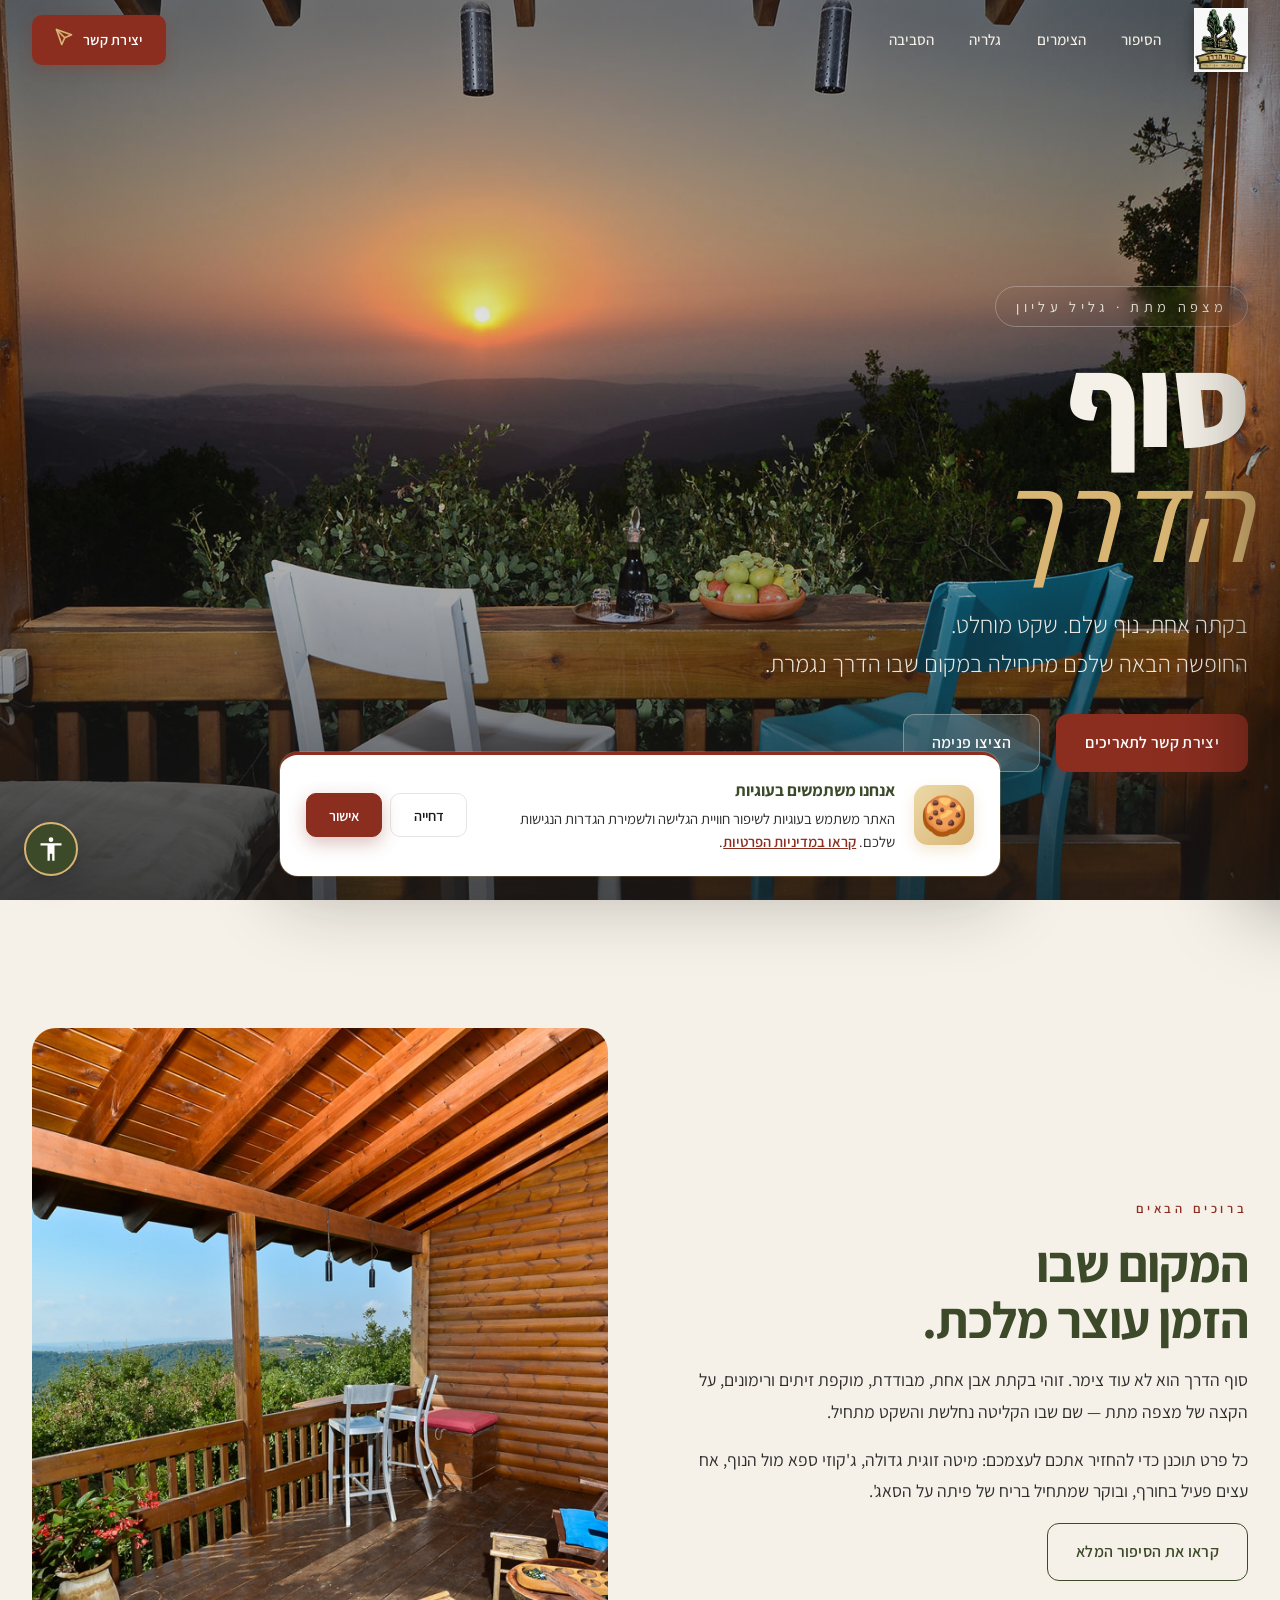
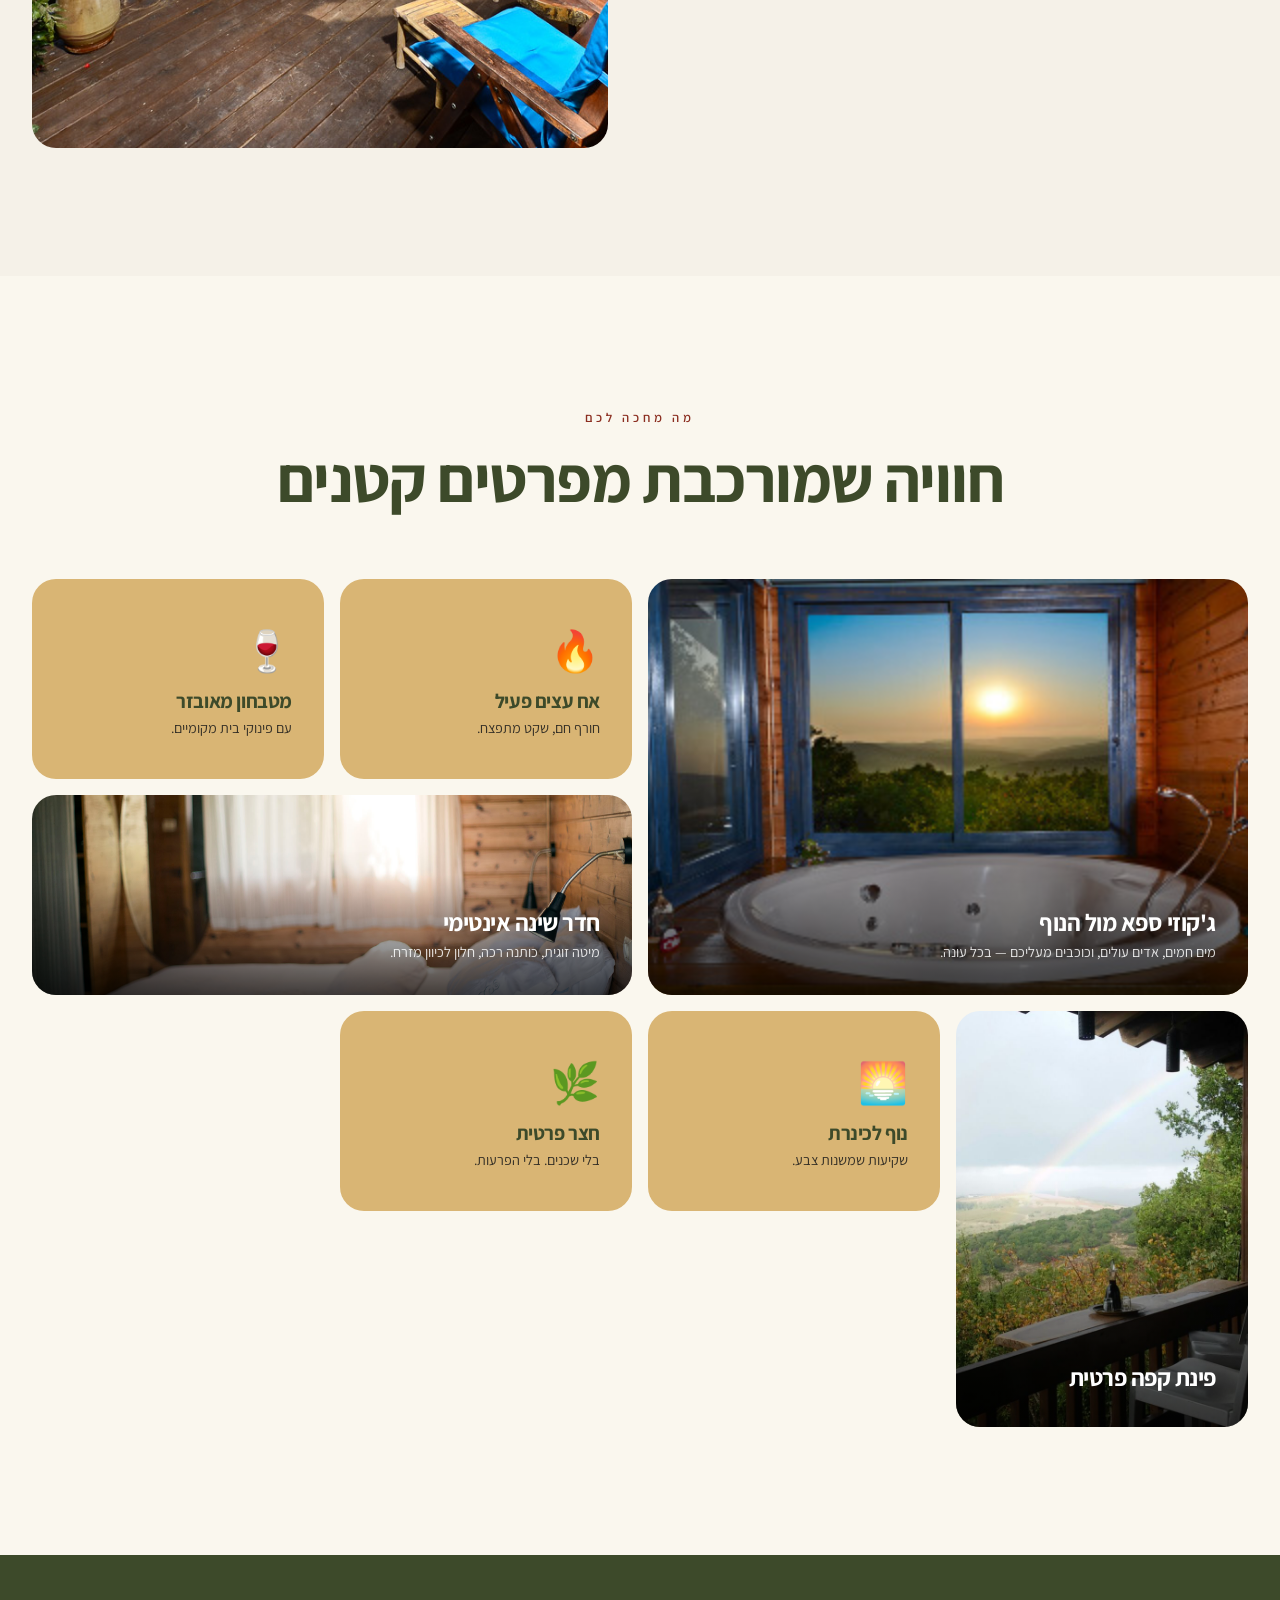
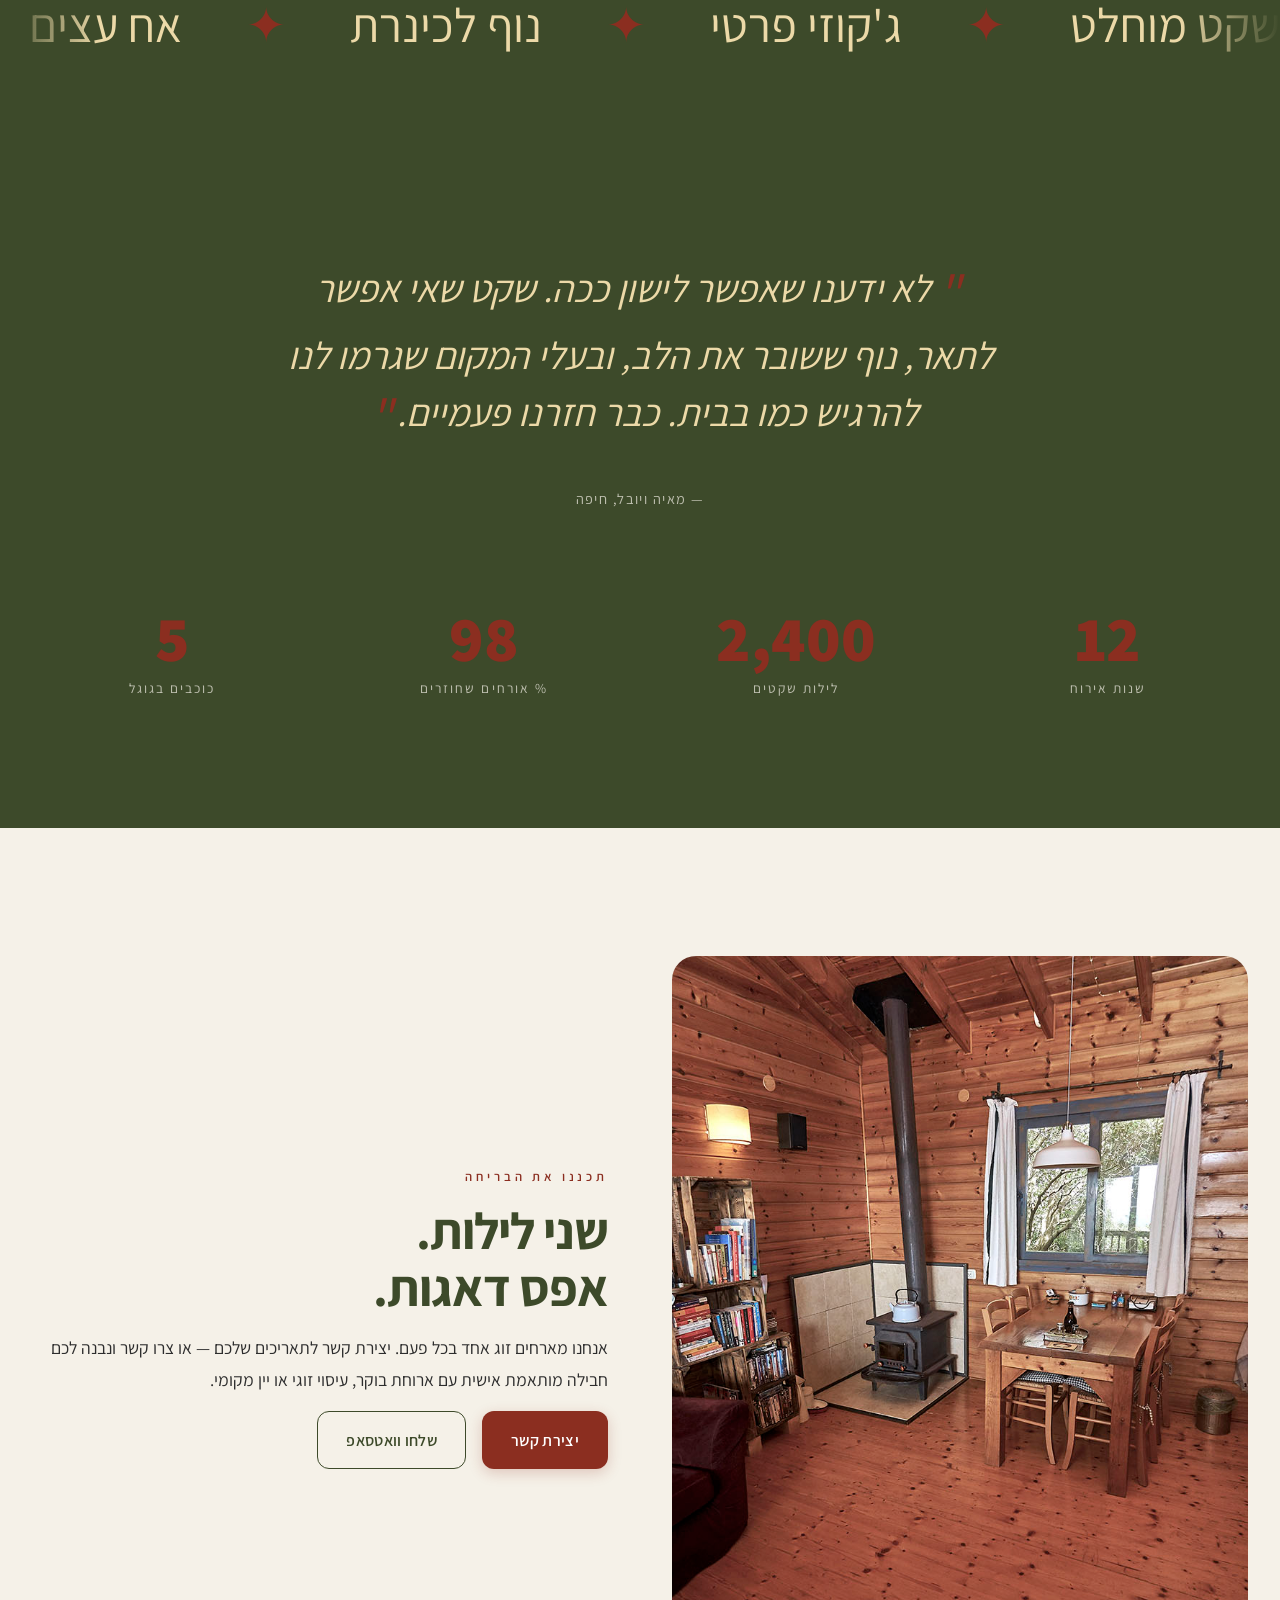
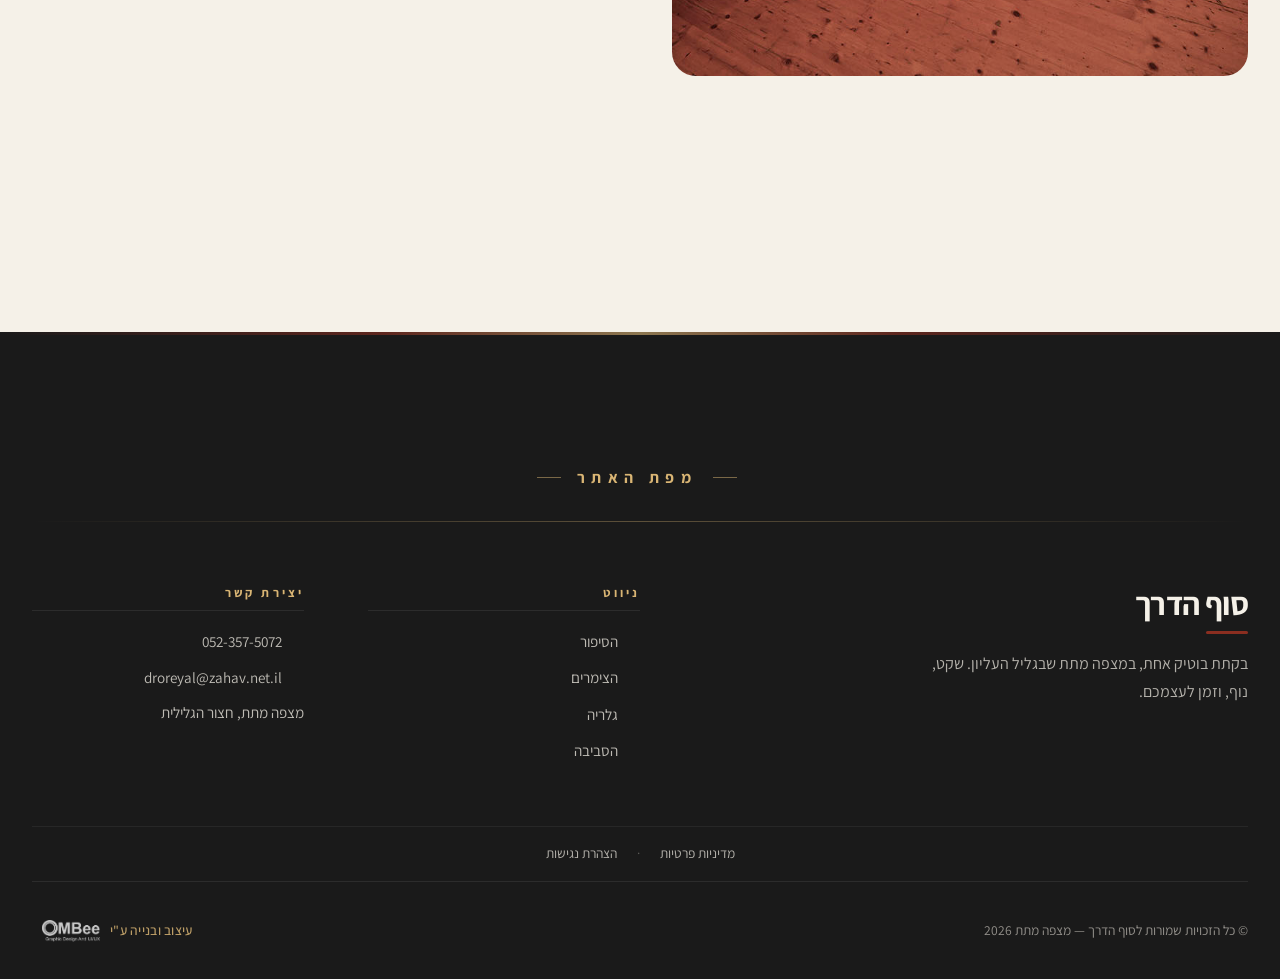
==== commit e5ea7b1d: "Major UX & content updates - Replace bottom horizontal nav with side drawer for tablet/mobile - Move" ====
--- a/index.html
+++ b/index.html
@@ -49,21 +49,6 @@
       <span>יצירת קשר</span>
       <span class="arrow"><svg width="20" height="20" viewBox="0 0 24 24" fill="none" stroke="currentColor" stroke-width="2.2" stroke-linecap="round" stroke-linejoin="round" style="transform: scaleX(-1);"><line x1="22" y1="2" x2="11" y2="13"/><polygon points="22 2 15 22 11 13 2 9 22 2"/></svg></span>
     </a>
-    <div class="menu-contact">
-      <div class="menu-contact-label">לתיאום והזמנות</div>
-      <a href="tel:+972523575072" class="menu-contact-item">
-        <span class="ic">📞</span>
-        <span>052-357-5072</span>
-      </a>
-      <a href="https://wa.me/972523575072" class="menu-contact-item">
-        <span class="ic">💬</span>
-        <span>שלחו וואטסאפ</span>
-      </a>
-      <a href="mailto:droreyal@zahav.net.il" class="menu-contact-item">
-        <span class="ic">✉️</span>
-        <span>droreyal@zahav.net.il</span>
-      </a>
-    </div>
   </aside>
   <div class="menu-backdrop"></div>
 
@@ -261,8 +246,11 @@
         <a href="accessibility.html">הצהרת נגישות</a>
       </div>
       <div class="footer-bottom">
-        <span>© 2026 סוף הדרך · כל הזכויות שמורות</span>
-        <span>עוצב באהבה בגליל העליון</span>
+        <span>© כל הזכויות שמורות לסוף הדרך — מצפה מתת 2026</span>
+        <a href="https://ombee.co.il" target="_blank" rel="noopener" class="ombee-credit">
+          <span>עיצוב ובנייה ע"י</span>
+          <img src="images/ombee-logo.png" alt="OMBee · עיצוב גרפי ו-UI/UX" class="ombee-logo">
+        </a>
       </div>
     </div>
   </footer>
@@ -278,17 +266,34 @@
     </div>
     <div class="a11y-body">
       <div class="a11y-grid">
+        <button class="a11y-btn" data-class="a11y-highlight-links"><svg viewBox="0 0 24 24" fill="none" stroke="currentColor" stroke-width="2" stroke-linecap="round" stroke-linejoin="round"><path d="M10 13a5 5 0 0 0 7.54.54l3-3a5 5 0 0 0-7.07-7.07L11.76 5.17"/><path d="M14 11a5 5 0 0 0-7.54-.54l-3 3a5 5 0 0 0 7.07 7.07l1.71-1.71"/></svg><span>הדגשת קישורים</span></button>
+        <button class="a11y-btn" data-class="a11y-high-contrast"><svg viewBox="0 0 24 24" fill="currentColor"><path d="M12 22c5.5 0 10-4.5 10-10S17.5 2 12 2 2 6.5 2 12s4.5 10 10 10zm0-18v16c-4.4 0-8-3.6-8-8s3.6-8 8-8z"/></svg><span>+ ניגודיות</span></button>
+        <button class="a11y-btn" data-class="a11y-spacing"><svg viewBox="0 0 24 24" fill="none" stroke="currentColor" stroke-width="2" stroke-linecap="round" stroke-linejoin="round"><polyline points="21 8 17 12 21 16"/><polyline points="3 8 7 12 3 16"/><line x1="7" y1="12" x2="17" y2="12" stroke-dasharray="2 2"/><line x1="5" y1="4" x2="19" y2="4"/></svg><span>ריווח טקסט</span></button>
         <button class="a11y-btn" data-class="a11y-large-text"><svg viewBox="0 0 24 24" fill="none" stroke="currentColor" stroke-width="2" stroke-linecap="round" stroke-linejoin="round"><path d="M4 7V4h16v3M9 20h6M12 4v16"/></svg><span>טקסט גדול</span></button>
-        <button class="a11y-btn" data-class="a11y-high-contrast"><svg viewBox="0 0 24 24" fill="currentColor"><path d="M12 22c5.5 0 10-4.5 10-10S17.5 2 12 2 2 6.5 2 12s4.5 10 10 10zm0-18v16c-4.4 0-8-3.6-8-8s3.6-8 8-8z"/></svg><span>ניגודיות</span></button>
+        <button class="a11y-btn" data-class="a11y-no-images"><svg viewBox="0 0 24 24" fill="none" stroke="currentColor" stroke-width="2" stroke-linecap="round" stroke-linejoin="round"><line x1="1" y1="1" x2="23" y2="23"/><path d="M21 21H3a2 2 0 0 1-2-2V5a2 2 0 0 1 2-2h11M21 12V5a2 2 0 0 0-2-2h-3"/><circle cx="8.5" cy="8.5" r="1.5"/><polyline points="21 15 19 13 17 15"/></svg><span>הסתרת תמונות</span></button>
         <button class="a11y-btn" data-class="a11y-no-motion"><svg viewBox="0 0 24 24" fill="none" stroke="currentColor" stroke-width="2" stroke-linecap="round" stroke-linejoin="round"><circle cx="12" cy="12" r="10"/><line x1="4.93" y1="4.93" x2="19.07" y2="19.07"/></svg><span>ביטול הנפשות</span></button>
-        <button class="a11y-btn" data-class="a11y-highlight-links"><svg viewBox="0 0 24 24" fill="none" stroke="currentColor" stroke-width="2" stroke-linecap="round" stroke-linejoin="round"><path d="M10 13a5 5 0 0 0 7.54.54l3-3a5 5 0 0 0-7.07-7.07L11.76 5.17"/><path d="M14 11a5 5 0 0 0-7.54-.54l-3 3a5 5 0 0 0 7.07 7.07l1.71-1.71"/></svg><span>הדגשת קישורים</span></button>
-        <button class="a11y-btn" data-class="a11y-readable"><svg viewBox="0 0 24 24" fill="none" stroke="currentColor" stroke-width="2" stroke-linecap="round" stroke-linejoin="round"><path d="M3 6h18M3 12h18M3 18h12"/></svg><span>גופן קריא</span></button>
-        <button class="a11y-btn" data-class="a11y-grayscale"><svg viewBox="0 0 24 24" fill="currentColor"><circle cx="12" cy="12" r="10"/></svg><span>גווני אפור</span></button>
-      </div>
-      <button class="a11y-reset" id="a11y-reset">↺ איפוס הגדרות</button>
+        <button class="a11y-btn" data-class="a11y-cursor"><svg viewBox="0 0 24 24" fill="none" stroke="currentColor" stroke-width="2" stroke-linecap="round" stroke-linejoin="round"><path d="M5 3l13 9-6 1-1 7z"/></svg><span>סמן</span></button>
+        <button class="a11y-btn" data-class="a11y-readable"><svg viewBox="0 0 24 24" fill="currentColor"><text x="12" y="17" text-anchor="middle" font-size="13" font-weight="800" font-family="Arial, sans-serif">Df</text></svg><span>תמיכה בדיסלקסיה</span></button>
+        <button class="a11y-btn" data-class="a11y-line-height"><svg viewBox="0 0 24 24" fill="none" stroke="currentColor" stroke-width="2" stroke-linecap="round" stroke-linejoin="round"><line x1="3" y1="6" x2="21" y2="6"/><line x1="3" y1="12" x2="21" y2="12"/><line x1="3" y1="18" x2="21" y2="18"/><polyline points="9 9 12 6 15 9"/><polyline points="9 15 12 18 15 15"/></svg><span>גובה שורה</span></button>
+        <button class="a11y-btn" data-class="a11y-descriptions"><svg viewBox="0 0 24 24" fill="none" stroke="currentColor" stroke-width="2" stroke-linecap="round" stroke-linejoin="round"><path d="M21 15a2 2 0 0 1-2 2H7l-4 4V5a2 2 0 0 1 2-2h14a2 2 0 0 1 2 2z"/><line x1="12" y1="8" x2="12" y2="12"/><line x1="12" y1="15" x2="12.01" y2="15"/></svg><span>תיאורים</span></button>
+        <button class="a11y-btn" data-class="a11y-low-saturation"><svg viewBox="0 0 24 24" fill="none" stroke="currentColor" stroke-width="2" stroke-linecap="round" stroke-linejoin="round"><path d="M12 2.5C12 2.5 6 9 6 14a6 6 0 0 0 12 0c0-5-6-11.5-6-11.5z"/></svg><span>רווי</span></button>
+        <button class="a11y-btn" data-class="a11y-align-text"><svg viewBox="0 0 24 24" fill="none" stroke="currentColor" stroke-width="2" stroke-linecap="round" stroke-linejoin="round"><line x1="3" y1="6" x2="21" y2="6"/><line x1="9" y1="12" x2="21" y2="12"/><line x1="3" y1="18" x2="21" y2="18"/><line x1="9" y1="24" x2="21" y2="24" stroke-dasharray="0"/></svg><span>יישור טקסט</span></button>
+      </div>
+      <button class="a11y-reset" id="a11y-reset">
+        <svg viewBox="0 0 24 24" fill="none" stroke="currentColor" stroke-width="2.2" stroke-linecap="round" stroke-linejoin="round"><polyline points="23 4 23 10 17 10"/><path d="M20.49 15a9 9 0 1 1-2.12-9.36L23 10"/></svg>
+        <span>איפוס את כל הגדרות הנגישות</span>
+      </button>
       <div class="a11y-links">
-        <a href="accessibility.html">📋 הצהרת נגישות</a>
-        <a href="privacy.html">🔒 מדיניות פרטיות</a>
+        <a href="accessibility.html" class="a11y-link-card">
+          <span class="a11y-link-icon"><svg viewBox="0 0 24 24" fill="none" stroke="currentColor" stroke-width="2" stroke-linecap="round" stroke-linejoin="round"><path d="M14 2H6a2 2 0 0 0-2 2v16a2 2 0 0 0 2 2h12a2 2 0 0 0 2-2V8z"/><polyline points="14 2 14 8 20 8"/><line x1="9" y1="13" x2="15" y2="13"/><line x1="9" y1="17" x2="15" y2="17"/></svg></span>
+          <span class="a11y-link-label">הצהרת נגישות</span>
+          <svg class="a11y-link-arrow" viewBox="0 0 24 24" fill="none" stroke="currentColor" stroke-width="2.2" stroke-linecap="round" stroke-linejoin="round"><polyline points="15 18 9 12 15 6"/></svg>
+        </a>
+        <a href="privacy.html" class="a11y-link-card">
+          <span class="a11y-link-icon"><svg viewBox="0 0 24 24" fill="none" stroke="currentColor" stroke-width="2" stroke-linecap="round" stroke-linejoin="round"><rect x="3" y="11" width="18" height="11" rx="2" ry="2"/><path d="M7 11V7a5 5 0 0 1 10 0v4"/></svg></span>
+          <span class="a11y-link-label">מדיניות פרטיות</span>
+          <svg class="a11y-link-arrow" viewBox="0 0 24 24" fill="none" stroke="currentColor" stroke-width="2.2" stroke-linecap="round" stroke-linejoin="round"><polyline points="15 18 9 12 15 6"/></svg>
+        </a>
       </div>
     </div>
   </aside>
--- a/css/style.css
+++ b/css/style.css
@@ -349,8 +349,8 @@
   position: fixed;
   bottom: 1.5rem;
   left: 1.5rem;
-  width: 56px;
-  height: 56px;
+  width: 54px;
+  height: 54px;
   border-radius: 50%;
   background: var(--olive-deep);
   color: #fff;
@@ -361,72 +361,109 @@
   z-index: 90;
   box-shadow: 0 8px 24px rgba(0,0,0,0.22);
   border: 2px solid var(--cream-warm);
-  transition: all 0.3s var(--transition);
-}
-.a11y-toggle:hover { transform: scale(1.08); background: var(--ember); }
-.a11y-toggle svg { width: 28px; height: 28px; }
+  transition: all 0.35s var(--transition);
+}
+.a11y-toggle:hover {
+  transform: scale(1.08);
+  background: var(--ember);
+  box-shadow: 0 0 0 5px rgba(217, 181, 116, 0.25), 0 12px 30px rgba(139, 46, 32, 0.35);
+}
+.a11y-toggle:active {
+  transform: scale(0.94);
+}
+.a11y-toggle.is-active {
+  background: var(--ember);
+  border-color: var(--cream-warm);
+  box-shadow:
+    0 0 0 6px rgba(217, 181, 116, 0.3),
+    0 0 0 12px rgba(217, 181, 116, 0.12),
+    0 14px 36px rgba(139, 46, 32, 0.45);
+  transform: scale(1.04);
+}
+.a11y-toggle.is-active svg {
+  transform: rotate(360deg);
+}
+.a11y-toggle svg {
+  width: 28px;
+  height: 28px;
+  transition: transform 0.5s var(--transition);
+}
 
 .a11y-panel {
   position: fixed;
-  bottom: 6rem;
+  bottom: 5.5rem;
   left: 1.5rem;
-  width: 340px;
+  width: 380px;
   max-width: calc(100vw - 3rem);
-  max-height: 80vh;
-  background: white;
+  max-height: 85vh;
+  background: #F4F4F2;
   border-radius: 16px;
-  box-shadow: 0 20px 60px rgba(0,0,0,0.22);
-  overflow-y: auto;
+  box-shadow: 0 24px 70px rgba(0,0,0,0.28);
+  overflow: hidden;
   z-index: 91;
   transform: scale(0.92) translateY(20px);
   opacity: 0;
   pointer-events: none;
   transition: all 0.3s var(--transition);
   transform-origin: bottom left;
+  display: flex;
+  flex-direction: column;
 }
 .a11y-panel.open { transform: scale(1) translateY(0); opacity: 1; pointer-events: auto; }
 
 .a11y-header {
-  padding: 1.1rem 1.4rem;
-  background: var(--olive-deep);
-  color: #fff;
+  padding: 1rem 1.3rem;
+  background: #fff;
+  border-bottom: 1px solid #ECECEC;
   display: flex;
   justify-content: space-between;
   align-items: center;
-}
-.a11y-header h3 { font-size: 1.1rem; color: #fff; margin: 0; font-family: var(--font-body); }
+  flex-shrink: 0;
+}
+.a11y-header h3 {
+  font-size: 1rem;
+  color: var(--charcoal);
+  margin: 0;
+  font-family: var(--font-body);
+  font-weight: 700;
+  letter-spacing: 0.02em;
+}
 .a11y-close {
-  background: rgba(255,255,255,0.12);
-  border: none;
-  color: #fff;
-  width: 32px;
-  height: 32px;
-  border-radius: 8px;
+  background: transparent;
+  border: 1px solid #DCDCDC;
+  color: var(--charcoal);
+  width: 30px;
+  height: 30px;
+  border-radius: 7px;
   cursor: pointer;
-  font-size: 1.1rem;
+  font-size: 0.95rem;
   display: flex;
   align-items: center;
   justify-content: center;
-  transition: background 0.2s var(--transition);
-}
-.a11y-close:hover { background: var(--ember); }
-
-.a11y-body { padding: 1.1rem; }
+  transition: all 0.2s var(--transition);
+}
+.a11y-close:hover { background: var(--ember); color: #fff; border-color: var(--ember); }
+
+.a11y-body {
+  padding: 0.85rem;
+  overflow-y: auto;
+  flex: 1;
+}
 
 .a11y-grid {
   display: grid;
   grid-template-columns: 1fr 1fr;
   gap: 0.5rem;
-  margin-bottom: 1rem;
+  margin-bottom: 0.85rem;
 }
 
 .a11y-btn {
-  padding: 0.9rem 0.5rem;
-  background: var(--off-white-pure);
-  border: 2px solid transparent;
-  border-radius: 12px;
+  padding: 0.85rem 0.4rem;
+  background: #fff;
+  border: 1.5px solid #E5E5E2;
+  border-radius: 10px;
   font-family: inherit;
-  font-size: 0.82rem;
+  font-size: 0.78rem;
   font-weight: 600;
   color: var(--charcoal);
   cursor: pointer;
@@ -434,60 +471,133 @@
   display: flex;
   flex-direction: column;
   align-items: center;
-  gap: 0.5rem;
+  gap: 0.55rem;
   text-align: center;
-}
-.a11y-btn:hover { border-color: var(--ember); color: var(--ember); }
+  min-height: 92px;
+  justify-content: center;
+  line-height: 1.25;
+}
+.a11y-btn svg {
+  width: 26px;
+  height: 26px;
+  color: var(--charcoal);
+  transition: color 0.2s var(--transition);
+  flex-shrink: 0;
+}
+.a11y-btn span {
+  color: var(--ember);
+  font-weight: 700;
+}
+.a11y-btn:hover {
+  border-color: var(--ember);
+  transform: translateY(-1px);
+  box-shadow: 0 4px 14px rgba(0,0,0,0.06);
+}
 .a11y-btn.active {
-  background: var(--ember);
-  color: #fff;
   border-color: var(--ember);
-}
-.a11y-btn svg { width: 22px; height: 22px; }
+  background: #FFF6F3;
+  box-shadow: 0 0 0 2px var(--ember) inset, 0 6px 16px rgba(139, 46, 32, 0.15);
+}
+.a11y-btn.active svg { color: var(--ember); }
 
 .a11y-reset {
   width: 100%;
-  padding: 0.85rem;
-  background: var(--cream-warm);
+  padding: 0.95rem 1rem;
+  background: var(--olive-deep);
   border: none;
   border-radius: 10px;
   font-family: inherit;
   font-weight: 700;
-  color: var(--olive-deep);
+  color: #fff;
   cursor: pointer;
   transition: all 0.2s var(--transition);
   font-size: 0.9rem;
-}
-.a11y-reset:hover { background: var(--ember); color: #fff; }
+  display: flex;
+  align-items: center;
+  justify-content: center;
+  gap: 0.5rem;
+  letter-spacing: 0.02em;
+}
+.a11y-reset svg {
+  width: 18px;
+  height: 18px;
+  transition: transform 0.4s var(--transition);
+}
+.a11y-reset:hover { background: var(--ember); transform: translateY(-1px); box-shadow: 0 8px 22px rgba(139, 46, 32, 0.3); }
+.a11y-reset:hover svg { transform: rotate(-180deg); }
 
 .a11y-links {
   margin-top: 1rem;
   display: flex;
+  flex-direction: row;
+  gap: 0.5rem;
+  border-top: 1px solid #ECECEC;
+  padding-top: 1rem;
+}
+.a11y-links .a11y-link-card {
+  flex: 1;
+  display: flex;
   flex-direction: column;
-  gap: 0.3rem;
-  font-size: 0.88rem;
-  border-top: 1px solid rgba(0,0,0,0.08);
-  padding-top: 1rem;
-}
-.a11y-links a {
-  color: var(--olive-deep);
-  font-weight: 500;
-  display: flex;
-  align-items: center;
+  align-items: center;
+  justify-content: center;
+  text-align: center;
   gap: 0.55rem;
-  padding: 0.5rem 0.6rem;
-  border-radius: 8px;
-  transition: all 0.2s var(--transition);
-}
-.a11y-links a:hover { background: var(--off-white); color: var(--ember); }
-
-/* Body modifier classes — actually apply the accessibility settings */
+  padding: 0.95rem 0.5rem;
+  background: #fff;
+  border: 1.5px solid #E5E5E2;
+  border-radius: 11px;
+  color: var(--charcoal);
+  font-weight: 600;
+  font-size: 0.8rem;
+  text-decoration: none;
+  transition: all 0.25s var(--transition);
+  min-height: 92px;
+  line-height: 1.25;
+}
+.a11y-links .a11y-link-card:hover {
+  border-color: var(--ember);
+  background: #FFF6F3;
+  transform: translateY(-2px);
+  box-shadow: 0 6px 16px rgba(139, 46, 32, 0.14);
+}
+.a11y-link-icon {
+  width: 36px;
+  height: 36px;
+  background: var(--off-white-pure);
+  border-radius: 10px;
+  display: flex;
+  align-items: center;
+  justify-content: center;
+  color: var(--ember);
+  flex-shrink: 0;
+  transition: all 0.25s var(--transition);
+  border: 1px solid rgba(139, 46, 32, 0.1);
+}
+.a11y-link-icon svg { width: 18px; height: 18px; }
+.a11y-link-card:hover .a11y-link-icon {
+  background: var(--ember);
+  color: #fff;
+  border-color: var(--ember);
+  transform: scale(1.1);
+}
+.a11y-link-label {
+  color: var(--charcoal);
+  letter-spacing: 0.01em;
+  transition: color 0.25s var(--transition);
+  font-weight: 700;
+}
+.a11y-link-card:hover .a11y-link-label { color: var(--ember); }
+.a11y-link-arrow { display: none; }
+
+/* ----- Body modifier classes — apply settings ----- */
+
 body.a11y-large-text { font-size: 18px; }
-body.a11y-large-text .nav-links a,
-body.a11y-large-text .menu-nav a,
-body.a11y-large-text .footer-col li { font-size: 1.1rem; }
+body.a11y-large-text h1 { font-size: 2.4em; }
+body.a11y-large-text h2 { font-size: 1.9em; }
+body.a11y-large-text h3 { font-size: 1.5em; }
 
 body.a11y-high-contrast { filter: contrast(1.4); }
+body.a11y-high-contrast.a11y-low-saturation { filter: contrast(1.4) saturate(0.4); }
 
 body.a11y-no-motion *,
 body.a11y-no-motion *::before,
@@ -497,7 +607,7 @@
   transition-duration: 0.001s !important;
 }
 
-body.a11y-highlight-links a:not(.logo):not(.menu-toggle):not(.a11y-toggle) {
+body.a11y-highlight-links a:not(.logo):not(.menu-toggle):not(.a11y-toggle):not(.a11y-btn):not(.a11y-close):not(.menu-close) {
   background: #FFF59D !important;
   color: #000 !important;
   text-decoration: underline !important;
@@ -506,59 +616,133 @@
   border-radius: 3px;
 }
 
-body.a11y-readable {
-  font-family: 'Arial', 'Heebo', sans-serif !important;
-  letter-spacing: 0.04em;
-}
+body.a11y-readable,
 body.a11y-readable * {
   font-family: 'Arial', 'Heebo', sans-serif !important;
-  letter-spacing: 0.04em;
-}
-
-body.a11y-grayscale { filter: grayscale(100%); }
-body.a11y-grayscale.a11y-high-contrast { filter: grayscale(100%) contrast(1.4); }
+  letter-spacing: 0.05em;
+}
+
+body.a11y-spacing *,
+body.a11y-spacing *::before,
+body.a11y-spacing *::after {
+  letter-spacing: 0.15em !important;
+  word-spacing: 0.25em !important;
+}
+
+body.a11y-no-images img:not(.logo-img) {
+  visibility: hidden !important;
+}
+body.a11y-no-images .hero-bg { background: var(--olive-deep) !important; }
+
+body.a11y-cursor,
+body.a11y-cursor *,
+body.a11y-cursor *::before,
+body.a11y-cursor *::after {
+  cursor: url("data:image/svg+xml,%3Csvg xmlns='http://www.w3.org/2000/svg' width='40' height='40' viewBox='0 0 24 24'%3E%3Cpath fill='%231A1A1A' stroke='%23ffffff' stroke-width='1.2' d='M5 3l13 9-6 1-1 7z'/%3E%3C/svg%3E") 0 0, default !important;
+}
+
+body.a11y-line-height *,
+body.a11y-line-height *::before,
+body.a11y-line-height *::after {
+  line-height: 2 !important;
+}
+
+body.a11y-descriptions [aria-label]:not(.menu-close):not(.a11y-close):not(.a11y-toggle):not(.menu-toggle)::after {
+  content: " [" attr(aria-label) "] ";
+  font-size: 0.8em;
+  background: #FFE082;
+  color: #000;
+  padding: 2px 6px;
+  border-radius: 4px;
+  margin-right: 4px;
+  font-weight: 600;
+}
+
+body.a11y-low-saturation { filter: saturate(0.4); }
+
+body.a11y-align-text p,
+body.a11y-align-text li,
+body.a11y-align-text .lead,
+body.a11y-align-text .testimonial-quote,
+body.a11y-align-text .hero-tagline {
+  text-align: right !important;
+}
 
 /* ============================================
-   Cookie Banner
+   Cookie Banner — Floating card at bottom-center
    ============================================ */
 .cookie-banner {
   position: fixed;
-  bottom: 0;
-  right: 0;
-  left: 0;
-  background: var(--olive-deep);
-  color: var(--cream-light);
-  padding: 1.1rem 1.5rem;
+  bottom: 1.5rem;
+  left: 50%;
+  width: calc(100% - 3rem);
+  max-width: 720px;
+  background: #fff;
+  color: var(--charcoal);
+  padding: 1.4rem 1.6rem;
   z-index: 95;
   display: flex;
   align-items: center;
-  justify-content: space-between;
-  gap: 1.5rem;
-  box-shadow: 0 -10px 40px rgba(0,0,0,0.35);
-  transform: translateY(110%);
-  transition: transform 0.6s var(--transition);
-  border-top: 2px solid var(--cream-warm);
-}
-.cookie-banner.show { transform: translateY(0); }
+  gap: 1.2rem;
+  border-radius: 18px;
+  box-shadow:
+    0 25px 70px rgba(26, 26, 26, 0.25),
+    0 0 0 1px rgba(217, 181, 116, 0.3);
+  transform: translateX(-50%) translateY(140%);
+  opacity: 0;
+  transition: transform 0.6s var(--transition), opacity 0.5s var(--transition);
+  border-top: 3px solid var(--ember);
+}
+.cookie-banner.show {
+  transform: translateX(-50%) translateY(0);
+  opacity: 1;
+}
 
 .cookie-banner .cb-icon {
-  font-size: 2rem;
+  font-size: 2.4rem;
   flex-shrink: 0;
-  filter: drop-shadow(0 2px 4px rgba(0,0,0,0.3));
-}
-
-.cookie-banner .cb-text { flex: 1; font-size: 0.92rem; line-height: 1.6; }
-.cookie-banner .cb-text strong { color: var(--cream-warm); display: block; margin-bottom: 0.1rem; font-size: 1rem; }
-.cookie-banner .cb-text a { color: var(--cream-warm); text-decoration: underline; }
-
-.cookie-banner .cb-actions { display: flex; gap: 0.5rem; flex-shrink: 0; }
+  width: 60px;
+  height: 60px;
+  background: linear-gradient(135deg, var(--cream-light), var(--cream-warm));
+  border-radius: 14px;
+  display: flex;
+  align-items: center;
+  justify-content: center;
+  box-shadow: 0 6px 14px rgba(217, 181, 116, 0.3);
+}
+
+.cookie-banner .cb-text {
+  flex: 1;
+  font-size: 0.92rem;
+  line-height: 1.6;
+  color: var(--charcoal-soft);
+}
+.cookie-banner .cb-text strong {
+  color: var(--olive-deep);
+  display: block;
+  margin-bottom: 0.15rem;
+  font-size: 1.05rem;
+  font-weight: 700;
+}
+.cookie-banner .cb-text a {
+  color: var(--ember);
+  text-decoration: underline;
+  font-weight: 600;
+}
+.cookie-banner .cb-text a:hover { color: var(--ember-dark); }
+
+.cookie-banner .cb-actions {
+  display: flex;
+  gap: 0.5rem;
+  flex-shrink: 0;
+}
 
 .cookie-banner button {
-  padding: 0.7rem 1.4rem;
+  padding: 0.72rem 1.4rem;
   border-radius: 10px;
-  border: 1px solid var(--cream-warm);
-  background: transparent;
-  color: var(--cream-warm);
+  border: 1.5px solid #E5E5E2;
+  background: #fff;
+  color: var(--charcoal);
   font-weight: 600;
   cursor: pointer;
   transition: all 0.25s var(--transition);
@@ -569,13 +753,30 @@
   background: var(--ember);
   color: #fff;
   border-color: var(--ember);
-}
-.cookie-banner button:hover { background: var(--cream-warm); color: var(--olive-deep); }
-.cookie-banner button.primary:hover { background: var(--ember-dark); color: #fff; border-color: var(--ember-dark); }
+  box-shadow: 0 6px 18px rgba(139, 46, 32, 0.3);
+}
+.cookie-banner button:hover {
+  border-color: var(--olive-deep);
+  background: var(--off-white);
+  transform: translateY(-1px);
+}
+.cookie-banner button.primary:hover {
+  background: var(--ember-dark);
+  border-color: var(--ember-dark);
+  box-shadow: 0 10px 22px rgba(139, 46, 32, 0.4);
+}
 
 @media (max-width: 768px) {
-  .cookie-banner { flex-direction: column; text-align: center; gap: 1rem; padding: 1.25rem; }
+  .cookie-banner {
+    flex-direction: column;
+    text-align: center;
+    gap: 1rem;
+    padding: 1.4rem;
+    bottom: 1rem;
+    width: calc(100% - 2rem);
+  }
   .cookie-banner .cb-actions { width: 100%; justify-content: center; }
+  .cookie-banner .cb-icon { margin: 0 auto; }
   .a11y-toggle { width: 50px; height: 50px; }
   .a11y-toggle svg { width: 24px; height: 24px; }
 }
@@ -595,35 +796,191 @@
 .footer-policy .sep { opacity: 0.3; }
 
 /* ============================================
-   Static content pages (privacy / accessibility)
+   Legal / Static content pages (privacy / accessibility)
    ============================================ */
-.legal-page {
-  padding-top: calc(var(--header-height) + var(--space-lg));
-  padding-bottom: var(--space-xl);
-}
-.legal-page .container { max-width: 800px; }
-.legal-page h1 {
-  font-size: clamp(2.2rem, 5vw, 3.5rem);
-  margin-bottom: var(--space-md);
+.legal-page { padding-top: var(--header-height); background: var(--off-white); }
+
+.legal-hero {
+  background: linear-gradient(180deg, var(--off-white-pure) 0%, var(--off-white) 100%);
+  padding: 4.5rem 0 4rem;
+  text-align: center;
+  position: relative;
+  border-bottom: 1px solid rgba(0,0,0,0.05);
+  overflow: hidden;
+}
+.legal-hero::before {
+  content: '';
+  position: absolute;
+  top: -120px;
+  right: 50%;
+  transform: translateX(50%);
+  width: 600px;
+  height: 600px;
+  background: radial-gradient(circle, rgba(217, 181, 116, 0.18), transparent 60%);
+  pointer-events: none;
+  z-index: 0;
+}
+.legal-hero::after {
+  content: '';
+  position: absolute;
+  bottom: -3px;
+  left: 50%;
+  transform: translateX(-50%);
+  width: 90px;
+  height: 5px;
+  background: var(--ember);
+  border-radius: 3px;
+}
+.legal-hero .container { position: relative; z-index: 1; }
+
+.legal-eyebrow {
+  display: inline-block;
+  font-size: 0.78rem;
+  letter-spacing: 0.32em;
+  color: var(--ember);
+  font-weight: 700;
+  padding: 0.55rem 1.4rem;
+  background: #fff;
+  border-radius: 100px;
+  box-shadow: 0 6px 18px rgba(139, 46, 32, 0.12);
+  margin-bottom: 1.5rem;
+}
+
+.legal-hero h1 {
+  font-size: clamp(2.5rem, 6vw, 4.2rem);
   color: var(--olive-deep);
-}
-.legal-page h2 {
-  font-size: 1.5rem;
-  margin: var(--space-md) 0 0.75rem;
+  margin-bottom: 1rem;
+  font-weight: 800;
+  line-height: 1.05;
+}
+
+.legal-lead {
+  font-size: 1.15rem;
+  color: var(--charcoal-soft);
+  max-width: 640px;
+  margin: 0 auto;
+  line-height: 1.75;
+}
+
+.legal-content {
+  background: var(--off-white);
+  padding: 4rem 0 5rem;
+}
+.legal-content .container { max-width: 820px; }
+
+.legal-card {
+  background: #fff;
+  border-radius: 24px;
+  padding: clamp(2rem, 5vw, 3.5rem);
+  box-shadow: 0 20px 60px rgba(26, 26, 26, 0.08);
+  border: 1px solid rgba(0,0,0,0.03);
+  counter-reset: legal-section;
+  position: relative;
+}
+
+.legal-card::before {
+  content: '';
+  position: absolute;
+  top: -1px;
+  right: 1.5rem;
+  width: 80px;
+  height: 4px;
+  background: var(--ember);
+  border-radius: 0 0 4px 4px;
+}
+
+.legal-card h2 {
+  display: flex;
+  align-items: center;
+  gap: 1rem;
+  font-size: 1.45rem;
   color: var(--olive-deep);
-}
-.legal-page p, .legal-page li {
-  line-height: 1.8;
+  margin: 2.5rem 0 1.1rem;
+  padding-bottom: 0.75rem;
+  border-bottom: 1px solid rgba(139, 46, 32, 0.1);
+  font-weight: 700;
+}
+
+.legal-card h2::before {
+  counter-increment: legal-section;
+  content: counter(legal-section, decimal-leading-zero);
+  font-family: var(--font-body);
+  font-size: 0.85rem;
+  color: var(--ember);
+  font-weight: 800;
+  padding: 0.3rem 0.7rem;
+  background: rgba(139, 46, 32, 0.08);
+  border-radius: 8px;
+  letter-spacing: 0.04em;
+  flex-shrink: 0;
+}
+
+.legal-card h2:first-of-type { margin-top: 0; }
+
+.legal-card p, .legal-card li {
+  font-size: 1rem;
+  line-height: 1.85;
   color: var(--charcoal-soft);
   margin-bottom: 0.75rem;
 }
-.legal-page ul { padding-right: 1.5rem; margin-bottom: 1rem; }
-.legal-page .updated {
-  font-size: 0.85rem;
+
+.legal-card ul {
+  padding-right: 0;
+  list-style: none;
+  margin-bottom: 1.2rem;
+}
+
+.legal-card ul li {
+  padding-right: 1.6rem;
+  position: relative;
+  margin-bottom: 0.5rem;
+}
+
+.legal-card ul li::before {
+  content: '✦';
+  position: absolute;
+  right: 0;
+  top: 1px;
+  color: var(--ember);
+  font-weight: 700;
+  font-size: 0.9rem;
+}
+
+.legal-card a {
+  color: var(--ember);
+  font-weight: 600;
+  text-decoration: underline;
+  text-decoration-color: rgba(139, 46, 32, 0.3);
+  text-underline-offset: 3px;
+  transition: all 0.2s var(--transition);
+}
+.legal-card a:hover {
+  color: var(--ember-dark);
+  text-decoration-color: var(--ember-dark);
+}
+
+.legal-card strong {
+  color: var(--olive-deep);
+  font-weight: 700;
+}
+
+/* "Back to top" link at bottom of legal card */
+.legal-footer {
+  margin-top: 2.5rem;
+  padding-top: 1.5rem;
+  border-top: 1px solid rgba(0,0,0,0.06);
+  text-align: center;
+  font-size: 0.9rem;
   color: var(--muted);
-  margin-bottom: var(--space-md);
-  letter-spacing: 0.1em;
-}
+}
+.legal-footer a {
+  color: var(--ember);
+  font-weight: 600;
+  display: inline-flex;
+  align-items: center;
+  gap: 0.4rem;
+}
+.legal-footer a:hover { color: var(--ember-dark); }
 
 /* ===== Side Drawer Menu ===== */
 .menu-backdrop {
@@ -1515,15 +1872,40 @@
   justify-content: space-between;
   align-items: center;
   font-size: 0.85rem;
-  opacity: 0.5;
+  color: rgba(245, 241, 232, 0.55);
   flex-wrap: wrap;
   gap: 1rem;
 }
 
-.footer-bottom span:last-child {
+.ombee-credit {
+  display: inline-flex;
+  align-items: center;
+  gap: 0.65rem;
   color: var(--cream-warm);
-  opacity: 0.8;
-  font-style: italic;
+  text-decoration: none;
+  font-size: 0.85rem;
+  letter-spacing: 0.02em;
+  padding: 0.35rem 0.6rem;
+  border-radius: 8px;
+  transition: all 0.3s var(--transition);
+  opacity: 0.85;
+}
+.ombee-credit:hover {
+  opacity: 1;
+  background: rgba(217, 181, 116, 0.08);
+}
+.ombee-credit span { font-weight: 500; }
+
+.ombee-logo {
+  height: 22px;
+  width: auto;
+  filter: brightness(0) invert(1);
+  opacity: 0.9;
+  transition: all 0.3s var(--transition);
+}
+.ombee-credit:hover .ombee-logo {
+  opacity: 1;
+  transform: scale(1.06);
 }
 
 @media (max-width: 768px) {
